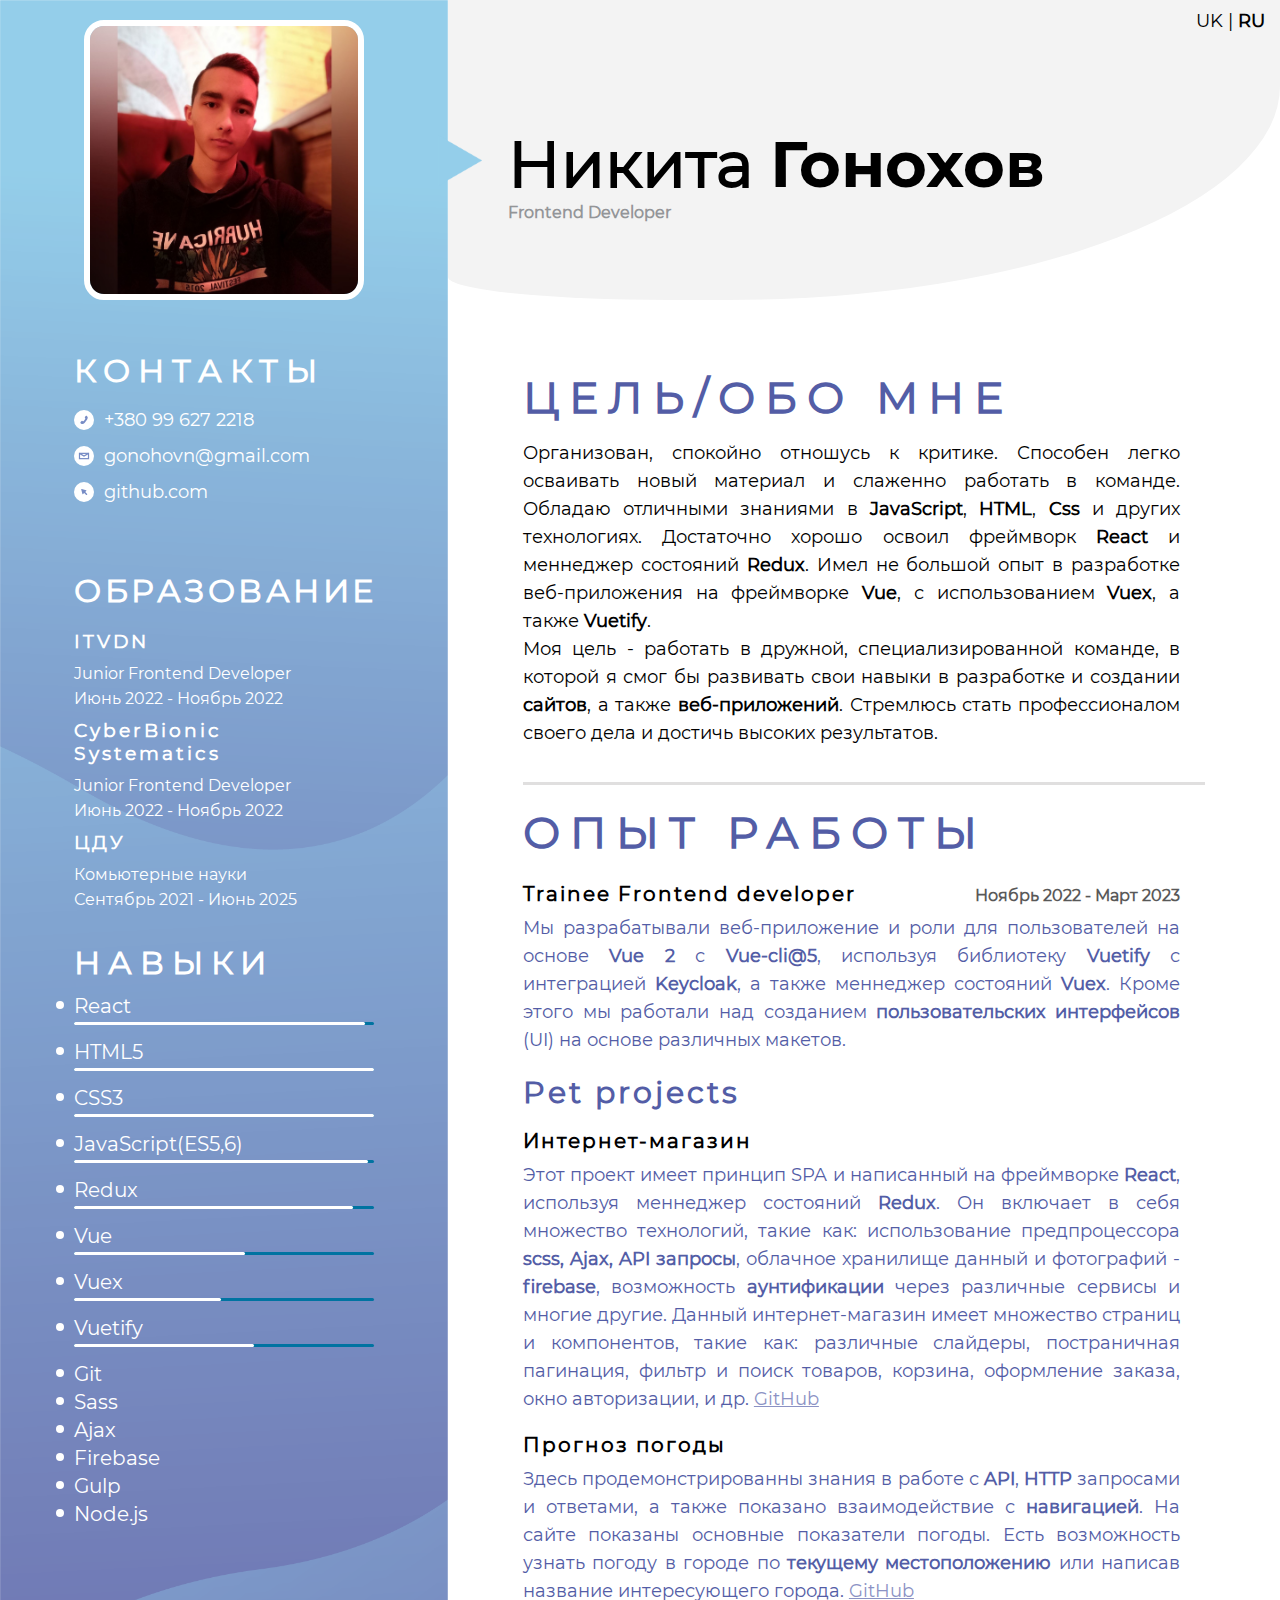
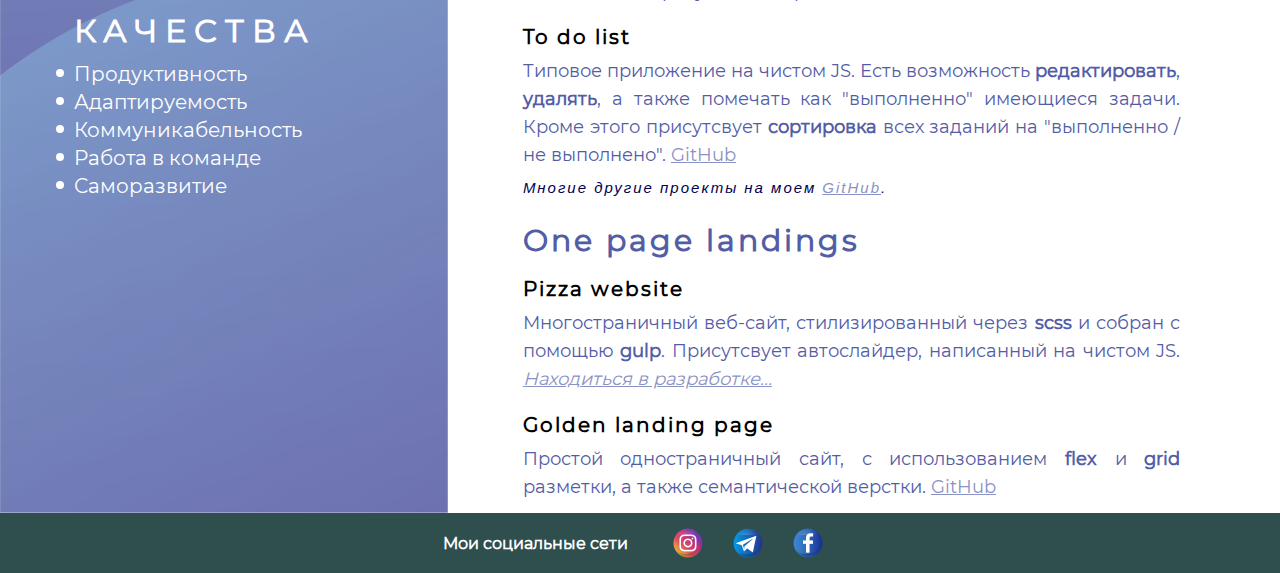
==== languages/indexRU.html @ 36c350e1 "refactoring" ====
<!DOCTYPE html>
<html lang="en">

<head>
    <meta charset="UTF-8">
    <meta http-equiv="X-UA-Compatible" content="IE=edge">
    <meta name="viewport" content="width=device-width, initial-scale=1.0">
    <title>My resume</title>
    <link rel="shortcut icon" href="../images/cv.png">
    <link rel="stylesheet" href="../styles/main.css">
    <link rel="stylesheet" href="../styles/adaptability.css">
</head>

<body>
    <main>
        <div class="left-side">
            <div class="wrapper">
                <img class="avatar" src="../images/avatar.png" alt="avatar">
                <div class="contacts box-info">
                    <h1 class="title">Контакты</h1>
                    <a href="tel:+380-99-627-2218" class="contacts-item">
                        <img src="../images/telephone.svg" alt="image">
                        <span>+380 99 627 2218</span>
                    </a>
                    <a href="mailto:gonohovn@gmail.com" class="contacts-item">
                        <img src="../images/mail.svg" alt="image">
                        <span>gonohovn@gmail.com</span>
                    </a>
                    <a href="https://github.com/g-nik1ta" class="contacts-item" target="_blank">
                        <img src="../images/site.svg" alt="image">
                        <span>github.com</span>
                    </a>
                </div>

                <div class="education">
                    <h1 class="title">Образование</h1>
                    <div class="education-item">
                        <h3 class="subtitle">ITVDN</h3>
                        <p>Junior Frontend Developer</p>
                        <p>Июнь 2022 - Ноябрь 2022</p>
                    </div>
                    <div class="education-item">
                        <h3 class="subtitle">CyberBionic<br />Systematics</h3>
                        <p>Junior Frontend Developer</p>
                        <p>Июнь 2022 - Ноябрь 2022</p>
                    </div>
                    <div class="education-item">
                        <h3 class="subtitle">ЦДУ</h3>
                        <p>Комьютерные науки</p>
                        <p>Сентябрь 2021 - Июнь 2025</p>
                    </div>
                </div>
            </div>

            <div class="wrapper">
                <div class="hard-skills box-info">
                    <h1 class="title">Навыки</h1>
                    <div class="skills-item">
                        <p> React </p>
                        <progress max="100" value="97"></progress>
                    </div>
                    <div class="skills-item">
                        <p> HTML5 </p>
                        <progress max="100" value="100"></progress>
                    </div>
                    <div class="skills-item">
                        <p> CSS3 </p>
                        <progress max="100" value="100"></progress>
                    </div>
                    <div class="skills-item">
                        <p> JavaScript(ES5,6) </p>
                        <progress max="100" value="98"></progress>
                    </div>
                    <div class="skills-item">
                        <p> Redux </p>
                        <progress max="100" value="93"></progress>
                    </div>
                    <div class="skills-item">
                        <p> Vue </p>
                        <progress max="100" value="57"></progress>
                    </div>
                    <div class="skills-item">
                        <p> Vuex </p>
                        <progress max="100" value="49"></progress>
                    </div>
                    <div class="skills-item">
                        <p> Vuetify </p>
                        <progress max="100" value="60"></progress>
                    </div>
                    <p> Git </p>
                    <p> Sass </p>
                    <p> Ajax </p>
                    <p> Firebase </p>
                    <p> Gulp </p>
                    <p> Node.js </p>
                </div>
                <div class="soft-skills box-info">
                    <h1 class="title">Качества</h1>
                    <p> Продуктивность </p>
                    <p> Адаптируемость </p>
                    <p> Коммуникабельность </p>
                    <p> Работа в команде </p>
                    <p> Саморазвитие </p>
                </div>
            </div>
        </div>

        <div class="right-side">
            <div class="languages-block">
                <a href="../index.html" class="language">UK </a>|
                <a href="indexRU.html" class="language current">RU</a>
            </div>
            <div class="person-info">
                <img src="../images/triangle.png" alt="image">
                <div class="name-block">
                    <h1 class="name">Никита <span>Гонохов</span></h1>
                    <p class="job-title">Frontend Developer</p>
                </div>

            </div>
            <div class="goal wrapper">
                <h1>Цель/обо мне</h1>
                <p>
                    Организован, спокойно отношусь к критике. Способен легко осваивать новый материал и слаженно
                    работать в команде.
                    Обладаю отличными знаниями в <b>JavaScript</b>, <b>HTML</b>, <b>Css</b> и других
                    технологиях. Достаточно хорошо освоил фреймворк <b>React</b> и меннеджер состояний
                    <b>Redux</b>. Имел не большой опыт в разработке веб-приложения на фреймворке <b>Vue</b>,
                    с использованием <b>Vuex</b>, а также <b>Vuetify</b>. <br /> Моя цель - работать в дружной,
                    специализированной команде, в которой я смог бы развивать свои навыки в
                    разработке и создании <b>сайтов</b>, а также <b>веб-приложений</b>. Стремлюсь стать профессионалом
                    своего дела и достичь высоких результатов.
                </p>
            </div>

            <hr>

            <div class="experience wrapper">
                <h1>Опыт работы</h1>

                <div class="experience-company">
                    <div class="company-info">
                        <h3 class="subtitle">Trainee Frontend developer</h3>
                        <span class="date">Ноябрь 2022 - Март 2023</span>
                    </div>
                    <p class="description">
                        Мы разрабатывали веб-приложение и роли для пользователей на основе <b>Vue 2</b> с
                        <b>Vue-cli@5</b>, используя библиотеку <b>Vuetify</b> с интеграцией <b>Keycloak</b>, а также
                        меннеджер состояний <b>Vuex</b>. Кроме этого мы работали над созданием <b>пользовательских
                        интерфейсов</b> (UI) на основе различных макетов.
                    </p>
                </div>

                <h2 class="title">Pet projects</h2>
                <div class="experience-block">
                    <div class="experience-item">
                        <h3 class="subtitle">Интернет-магазин</h3>
                        <p class="description">
                            Этот проект имеет принцип SPA и написанный на фреймворке <b>React</b>, используя меннеджер
                            состояний <b>Redux</b>. Он включает в себя множество технологий, такие как: использование
                            предпроцессора <b>scss, Ajax, API запросы</b>, облачное хранилище данный и фотографий -
                            <b>firebase</b>, возможность <b>аунтификации</b> через различные сервисы и многие другие.
                            Данный интернет-магазин имеет множество страниц и компонентов, такие как: различные
                            слайдеры,
                            постраничная пагинация, фильтр и поиск товаров, корзина, оформление заказа, окно
                            авторизации, и др.
                            <a href="https://github.com/g-nik1ta/react-web-shop" target="_blank">GitHub</a>
                        </p>
                    </div>
                    <div class="experience-item">
                        <h3 class="subtitle">Прогноз погоды</h3>
                        <p class="description">
                            Здесь продемонстрированны знания в работе с <b>API</b>, <b>HTTP</b> запросами и ответами, а
                            также показано взаимодействие с <b>навигацией</b>. На сайте показаны основные показатели
                            погоды. Есть
                            возможность узнать погоду в городе по <b>текущему местоположению</b> или написав название
                            интересующего
                            города.
                            <a href="https://github.com/g-nik1ta/weather-forecast-app" target="_blank">GitHub</a>
                        </p>
                    </div>
                    <!-- <div class="experience-item">
                        <h3 class="subtitle">Калькулятор</h3>
                        <p class="description">
                            Типовое приложение на чистом JavaScript. В нем задействованы знания в работе с <b>local
                                storage</b>, с помощью которого на сайте можно ставить "<b>ночную тему</b>". <a
                                href="https://github.com/g-nik1ta/calculator" target="_blank">GitHub</a>
                        </p>
                    </div> -->
                    <div class="experience-item">
                        <h3 class="subtitle">To do list</h3>
                        <p class="description">
                            Типовое приложение на чистом JS. Есть возможность <b>редактировать</b>, <b>удалять</b>, а
                            также помечать как "выполненно" имеющиеся задачи. Кроме этого присутсвует <b>сортировка</b>
                            всех заданий на "выполненно / не выполнено".
                            <a href="https://github.com/g-nik1ta/to-do-list" target="_blank">GitHub</a>
                        </p>
                    </div>
                    <p class="my-github">Многие другие проекты на моем
                        <a href="https://github.com/g-nik1ta">GitHub</a>.
                    </p>
                </div>
                <h2 class="title">One page landings</h2>
                <div class="experience-block">
                    <div class="experience-item">
                        <h3 class="subtitle">Pizza website</h3>
                        <p class="description">
                            Многостраничный веб-сайт, стилизированный через <b>scss</b> и собран с помощью
                            <b>gulp</b>.
                            Присутсвует автослайдер, написанный на чистом JS. <a
                                href="https://github.com/g-nik1ta/pizza-website" target="_blank"><i>Находиться в
                                    разработке...</i></a>
                        </p>
                    </div>
                    <div class="experience-item">
                        <h3 class="subtitle">Golden landing page</h3>
                        <p class="description">
                            Простой одностраничный сайт, с использованием <b>flex</b> и <b>grid</b> разметки, а также
                            семантической
                            верстки. <a href="https://github.com/g-nik1ta/golden-landing-page"
                                target="_blank">GitHub</a>
                        </p>
                    </div>
                </div>
            </div>
        </div>
    </main>

    <footer>
        <p class="title">Мои социальные сети</p>
        <div class="social-networks">
            <a href="https://instagram.com/n_e_k_1_t__" target="_blank"></a>
            <a href="https://t.me/nekit_tt" target="_blank"></a>
            <a href="https://www.facebook.com/profile.php?id=100023637429068" target="_blank"></a>
        </div>
    </footer>

</body>

</html>
---- styles/main.css ----
@font-face {
    font-family: Monserrat-regular;
    src: url("../fonts/Montserrat-Regular.ttf");
}

@font-face {
    font-family: Monserrat-bold;
    src: url("../fonts/Montserrat-Bold.ttf");
}

* {
    text-decoration: none;
    margin: 0;
    padding: 0;
    box-sizing: border-box;
}

body {
    font-family: Monserrat-regular;
}

::-webkit-scrollbar {
    width: 8px;
    height: 8px;
}
::-webkit-scrollbar-thumb {
    background-position: center;
    background-repeat: no-repeat;
    background-color: #919ec3;
    width: 15px;
}
::-webkit-scrollbar-track {
    background-color: #e5e5e5;
    box-shadow: 0px 0px 3px #ffffff inset;
}

.box-info {
    margin: 20px 0 50px;
}

main .left-side h1 {
    text-transform: uppercase;
    font-size: 32px;
    letter-spacing: 8px;
    line-height: 62px;
}



main {
    width: 100%;
    display: flex;
}

main .left-side {
    color: #fff;
    width: 35%;
    background: url("../images/left-side.png") no-repeat center/100% 100%;
    display: flex;
    flex-direction: column;
    align-items: center;
}

main .left-side .wrapper {
    display: flex;
    flex-direction: column;
    width: 300px;
}

main .left-side .avatar {
    width: 280px;
    height: 280px;
    margin: 20px 0;
    display: flex;
    border: 6px solid #fff;
    border-radius: 20px;
    align-self: center;
}

main .left-side .contacts .contacts-item {
    padding: 7px 0;
    color: inherit;
    display: flex;
    align-items: center;
    font-size: 18px;
    transition: all .15s ease-in-out;
}

main .left-side .contacts .contacts-item:hover {
    text-shadow: 0 0 10px rgb(121, 121, 121);
}

main .left-side .contacts img {
    width: 30px;
    padding-right: 10px;
}


main .left-side .education .title {
    letter-spacing: 3.5px;
}

main .left-side .education .education-item .subtitle {
    margin: 8px 0;
    letter-spacing: 3px;
}

main .left-side .education .education-item p {
    line-height: 25px;
}


main .left-side .hard-skills .skills-item {
    display: flex;
    flex-direction: column;
    margin-bottom: 15px;
}

main .left-side .hard-skills p,
main .left-side .soft-skills p {
    font-size: 20px;
    margin-bottom: 4px;
    position: relative;
}

main .left-side .hard-skills p::before,
main .left-side .soft-skills p::before {
    content: '';
    position: absolute;
    border-radius: 50%;
    width: 8px;
    height: 8px;
    display: block;
    background-color: #fff;
    left: -18px;
    top: 7px;
}

main .left-side .hard-skills .skills-item progress {
    width: 100%;
    appearance: none;
    height: 3px;
}

progress::-webkit-progress-bar {
    background-color: #0073a1;
    border-radius: 4px;
}

progress::-webkit-progress-value {
    background-color: #ffffff;
    border-radius: 4px;
}



main .right-side {
    width: 65%;
}

main .right-side .languages-block{
    position: absolute;
    display: block;
    top: 0;
    right: 0;
    z-index: 1;
    margin: 10px 15px;
    font-size: 18px;
}

main .right-side .languages-block .language:not(.current){
    cursor: pointer;
    transition: .4s all ease-in;
    color: #000;
}

main .right-side .languages-block .language:not(.current):hover{
    opacity: .5;
}

main .right-side .languages-block .language.current{
    font-weight: bold;
    cursor: default;
    color: #000;
}

main .right-side .wrapper {
    padding: 0 12% 0 9%;
}

main .right-side .person-info {
    position: relative;
    height: 300px;
    margin-bottom: 10px;
    padding-top: 125px;
    background-color: #f3f3f3;
    border-radius: 0px 0px 553px 222px / 0px 0px 214px 23px;
}

main .right-side .person-info img {
    width: 44px;
    position: absolute;
    left: -10px;
    padding-top: 10px;
}

main .right-side .person-info .name-block {
    padding-left: 60px;
}

main .right-side .person-info .name-block .name {
    font-size: 64px;
}

main .right-side .person-info .name-block span {
    font-family: Monserrat-bold;
}

main .right-side .person-info .name-block .job-title {
    font-weight: 600;
    color: #939598;
}


main .right-side .goal {
    padding-top: 60px;
    margin-bottom: 35px;
}

main .right-side .goal h1,
main .right-side .experience h1 {
    font-size: 44px;
    margin-bottom: 15px;
    color: #535da6;
    letter-spacing: 10px;
    text-transform: uppercase;
}

main .right-side .goal p,
main .right-side .experience p {
    text-align: justify;
    line-height: 28px;
    font-size: 18px;
}

main .right-side hr {
    height: 3px;
    width: 82%;
    margin:  0 auto;
    border: none;
    background-color: #e0dfdf;
    margin-bottom: 20px;
}


main .right-side .experience .title {
    font-size: 30px;
    color: #535da6;
    letter-spacing: 3px;
    margin-bottom: 10px;
    margin-top: 20px;
}

main .right-side .experience .experience-company .company-info {
    display: flex;
    justify-content: space-between;
    align-items: baseline;
}

main .right-side .experience .experience-company .company-info .date {
    opacity: .65;
    font-weight: bold;
}

main .right-side .experience .subtitle {
    font-size: 20px;
    font-weight: bold;
    letter-spacing: 2px;
    line-height: 40px;
}

main .right-side .experience .description {
    color: #535da6;
    margin-bottom: 12px;
}
main .right-side .experience .experience-block a {
    color: #8b92c4;
    transition: all .07s ease-in-out;
    text-decoration: underline;
}
main .right-side .experience .experience-block a:hover {
    color: #1d2561;
    font-weight: 600;
}
main .right-side .my-github {
    font-size: 15px !important;
    color: rgb(0, 0, 81);
    font-style: italic;
    letter-spacing: 2px;
    font-family: 'Segoe UI', Tahoma, Geneva, Verdana, sans-serif;
    margin-top: -7px;
}



footer {
    height: 60px;
    background-color: darkslategrey;
    display: flex;
    justify-content: center;
    align-items: center;
} 

footer .title {
    font-weight: bold;
    color: #fff;
}

footer .social-networks{
    display: flex;
    padding-left: 30px;
}

footer .social-networks a {
    width: 32px;
    height: 32px;
    margin: 0 14px;
    background-size: 100%;
    background-position: center;
    background-repeat: no-repeat;
    transition: all .15s ease-in-out;
}

footer .social-networks a:hover {
    transform: scale(1.1);
}

footer .social-networks a:nth-of-type(1) {
    background-image: url('../images/instagram.png');
}

footer .social-networks a:nth-of-type(2) {
    background-image: url('../images/telegram.png');
}

footer .social-networks a:nth-of-type(3) {
    background-image: url('../images/facebook.png');
}
---- styles/adaptability.css ----
@media (min-width: 1536px) {
    main .left-side {
        min-width: 500px !important;
    }

    main .right-side {
        width: auto !important;
    }
}

@media (max-width: 1150px) {
    main .left-side {
        min-width: 320px
    }

    main .left-side .wrapper {
        align-items: center;
    }

    main .left-side .avatar {
        width: 230px;
        height: 230px;
    }

    main .left-side .title {
        font-size: 26px;
    }

    .box-info {
        width: 80%;
    }


    main .right-side .person-info .name-block .name {
        font-size: 50px;
    }

    main .right-side .goal h1,
    main .right-side .experience h1 {
        font-size: 36px;
    }

    main .right-side .experience .title {
        font-size: 26px;
    }
}

@media (max-width: 900px) {
    main .right-side .person-info {
        height: 240px;
        padding-top: 80px;
    }

    main .right-side .person-info .name-block h1 {
        font-size: 44px;
    }

    main .right-side .goal h1,
    main .right-side .experience h1 {
        font-size: 32px;
    }

    main .right-side .experience .experience-block .experience-item .description {
        max-height: 150px;
        overflow: scroll;
        overflow-x: hidden;
        padding-right: 10px;
    }

    main .right-side .experience .experience-block .experience-item .description::-webkit-scrollbar {
        width: 6px;
    }

    main .right-side .experience .experience-block .experience-item .description::-webkit-scrollbar-track {
        background-color: rgba(85, 85, 85, 0.2);
        border-radius: 4px;
        margin: 4px 0;
    }

    main .right-side .experience .experience-block .experience-item .description::-webkit-scrollbar-thumb {
        background-color: rgba(169, 169, 169, 0.4);
        border-radius: 4px;
    }
}

@media (max-width: 800px) {
    main {
        display: block;
    }

    main .left-side {
        width: auto;
        flex-direction: row;
        justify-content: space-around;
        padding: 0 20px;
    }

    main .left-side .avatar {
        width: 200px;
        height: 200px;
        margin: 20px 0 0;
    }

    main .left-side .box-info:first-of-type {
        margin: 0 0 10px;
    }

    main .left-side .education {
        margin-bottom: 10px;
    }


    main .right-side {
        width: 100%;
    }

    main .right-side .languages-block{
        right: auto;
        color: #fff;
    }

    main .right-side .languages-block .language{
        color: #fff !important;
        text-shadow: 0px 0px 4px rgba(0,0,0,0.7);
    }

    main .right-side .person-info .name-block .name {
        font-size: 50px;
    }

    main .right-side .goal {
        padding-top: 15px;
    }

    main .right-side .goal h1,
    main .right-side .experience h1 {
        font-size: 40px;
    }

    main .right-side .goal p,
    main .right-side .experience p {
        line-height: 30px;
    }

    main .right-side .experience .experience-block .experience-item .description {
        max-height: fit-content;
        overflow: initial;
    }
}

@media (max-width: 640px) {
    .box-info {
        width: auto;
    }

    main .left-side .avatar {
        width: 170px;
        height: 170px;
    }

    main .left-side h1 {
        font-size: 20px;
    }

    main .left-side .contacts .contacts-item {
        font-size: 14px;
    }

    main .left-side .education .education-item .subtitle {
        font-size: 16px;
    }

    main .left-side .education .education-item p {
        font-size: 14px;
    }

    main .left-side .hard-skills p,
    main .left-side .soft-skills p {
        font-size: 16px;
    }


    main .right-side .person-info .name-block .name {
        font-size: 44px;
    }

    main .right-side .goal {
        margin-bottom: 20px;
    }

    main .right-side .goal h1,
    main .right-side .experience h1 {
        font-size: 30px;
    }

    main .right-side .goal p,
    main .right-side .experience p {
        line-height: 26px;
        font-size: 16px;
    }

    main .right-side .experience .title {
        font-size: 24px;
    }

    main .right-side .experience .experience-block .experience-item .description {
        max-height: 100px;
        overflow: scroll;
        overflow-x: hidden;
    }
}

@media (max-width: 480px) {
    main .left-side {
        flex-direction: column;
        padding-top: 30px;
    }

    main .left-side .box-info:first-of-type {
        margin: 20px 0 40px;
    }

    main .left-side .avatar {
        width: 230px;
        height: 230px;
    }

    main .left-side .title {
        font-size: 28px;
    }

    main .left-side .contacts .contacts-item,
    main .left-side .education .education-item .subtitle {
        font-size: 18px;
    }

    main .left-side .education .education-item .description {
        font-size: 16px;
    }

    main .left-side .wrapper {
        align-items: initial;
    }

    main .left-side .hard-skills p,
    main .left-side .soft-skills p {
        font-size: 20px;
    }



    main .right-side .goal h1,
    main .right-side .experience h1 {
        font-size: 28px;
    }

    main .right-side .goal p,
    main .right-side .experience p {
        line-height: 24px;
    }
}

@media (max-width: 460px) {
    main .right-side .person-info img {
        padding-top: 32px;
    }

    main .right-side .person-info {
        padding-top: 45px;
    }

    main .right-side .person-info .name-block .name {
        font-size: 48px;
    }

    footer .social-networks .title {
        font-size: 14px;
    }

    footer .social-networks a {
        width: 28px;
        height: 28px;
        margin: 0 8px;
    }
}

@media (max-width: 390px) {
    main .left-side .title {
        font-size: 25px;
    }

    main .left-side .wrapper {
        width: auto;
    }

    main .right-side .person-info {
        height: 220px;
    }

    main .right-side .person-info .name-block .name {
        font-size: 40px;
    }

    main .right-side .person-info img {
        padding-top: 22px;
    }

    main .right-side .wrapper {
        padding: 0 7% 0 6%;
    }

    main .right-side .goal h1,
    main .right-side .experience h1 {
        font-size: 22px;
    }

    main .right-side .goal p,
    main .right-side .experience p {
        font-size: 14px;
    }

    main .right-side hr {
        width: 88%;
    }

    main .right-side .my-github {
        font-size: 13px !important;
    }

    footer {
        height: auto;
        flex-direction: column;
        padding: 10px;
    }

    footer .social-networks .title {
        margin-bottom: 6px;
    }

    footer .social-networks {
        padding: 0;
    }
}

@media (max-width: 320px) {
    main .left-side {
        min-width: fit-content;
        padding: 25px 0 0;
    }

    .box-info {
        width: fit-content;
    }

    main .left-side .wrapper {
        align-items: center;
        width: fit-content;
    }

    main .right-side .person-info .name-block .name {
        font-size: 36px;
    }

    main .right-side .person-info img {
        padding-top: 18px;
    }

    main .right-side .wrapper p {
        max-height: 250px;
        overflow: scroll;
        overflow-x: hidden;
    }

    main .right-side .wrapper p::-webkit-scrollbar {
        width: 6px;
    }
    

    main .right-side .wrapper p::-webkit-scrollbar-track {
        background-color: rgba(85, 85, 85, 0.2);
        border-radius: 4px;
        margin: 4px 0;
    }

    main .right-side .wrapper p::-webkit-scrollbar-thumb {
        background-color: rgba(169, 169, 169, 0.4);
        border-radius: 4px;
    }

    main .right-side .experience .title {
        font-size: 20px;
    }
}
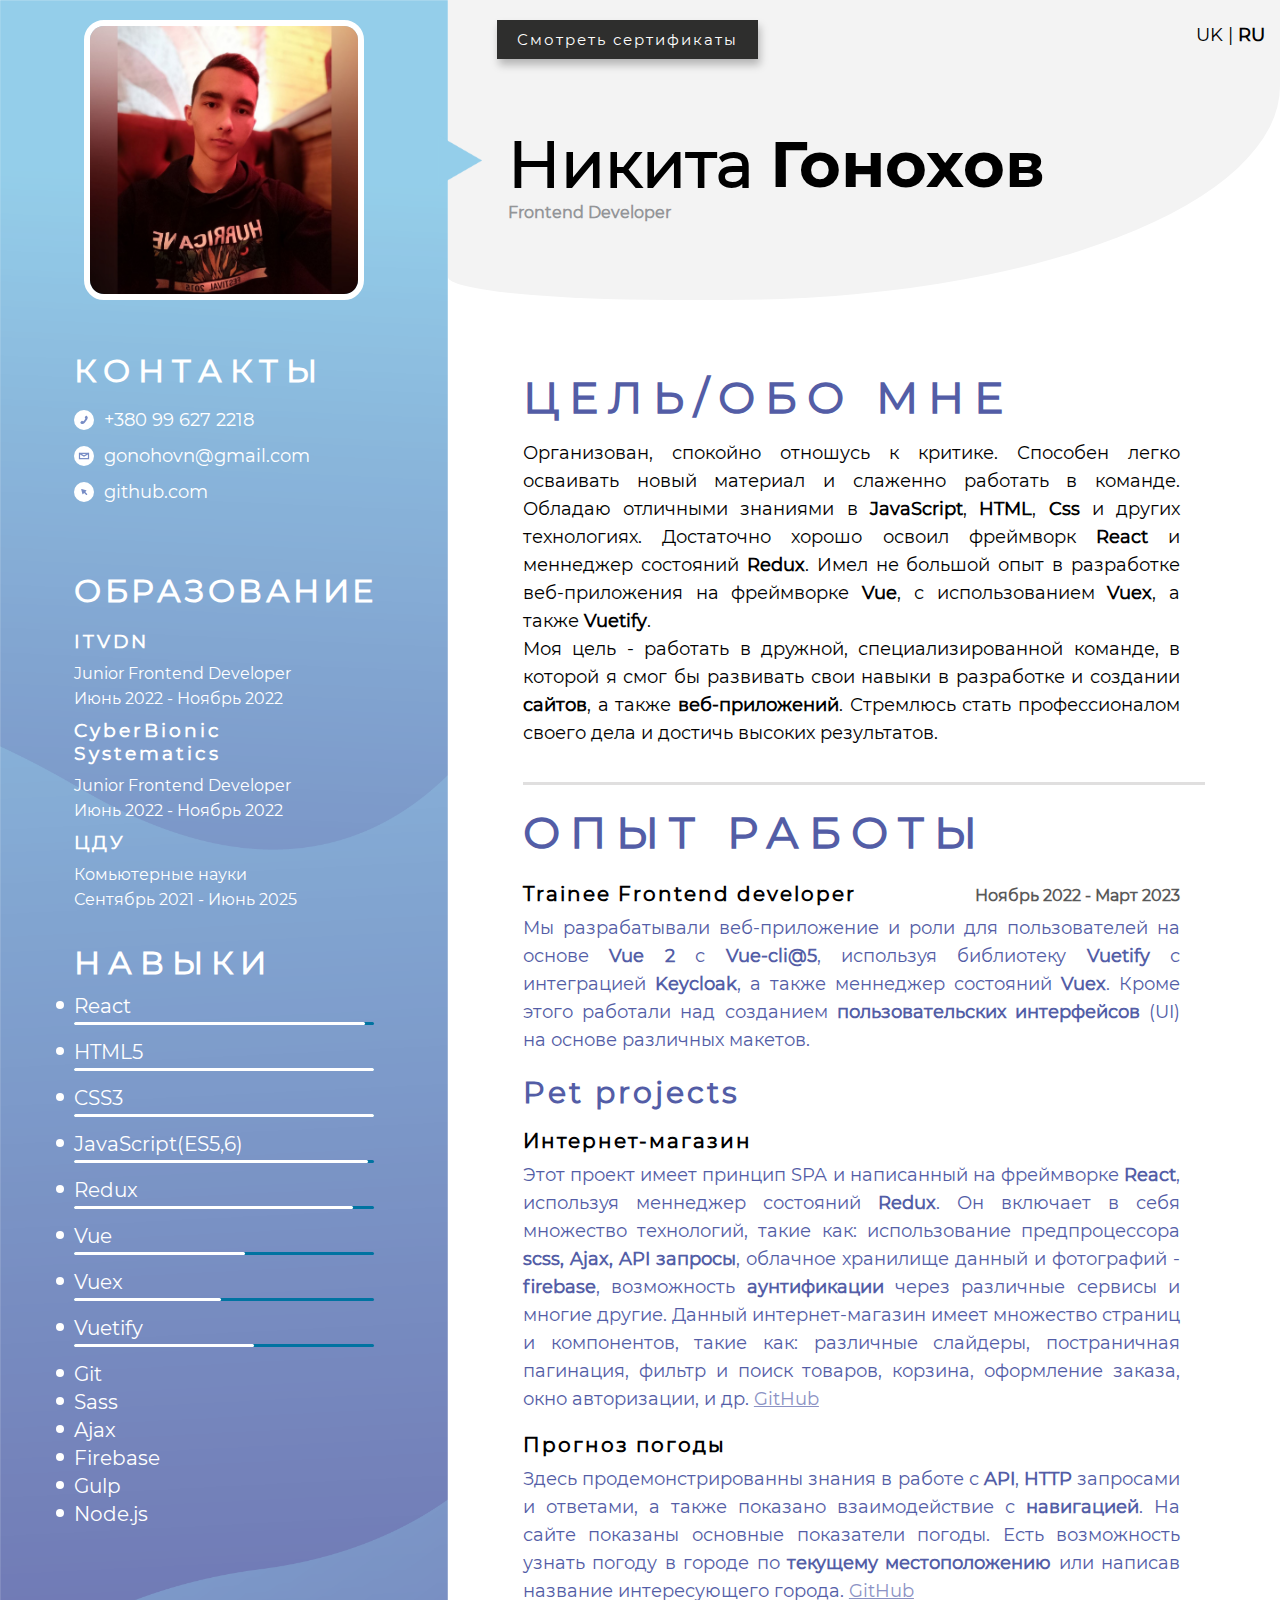
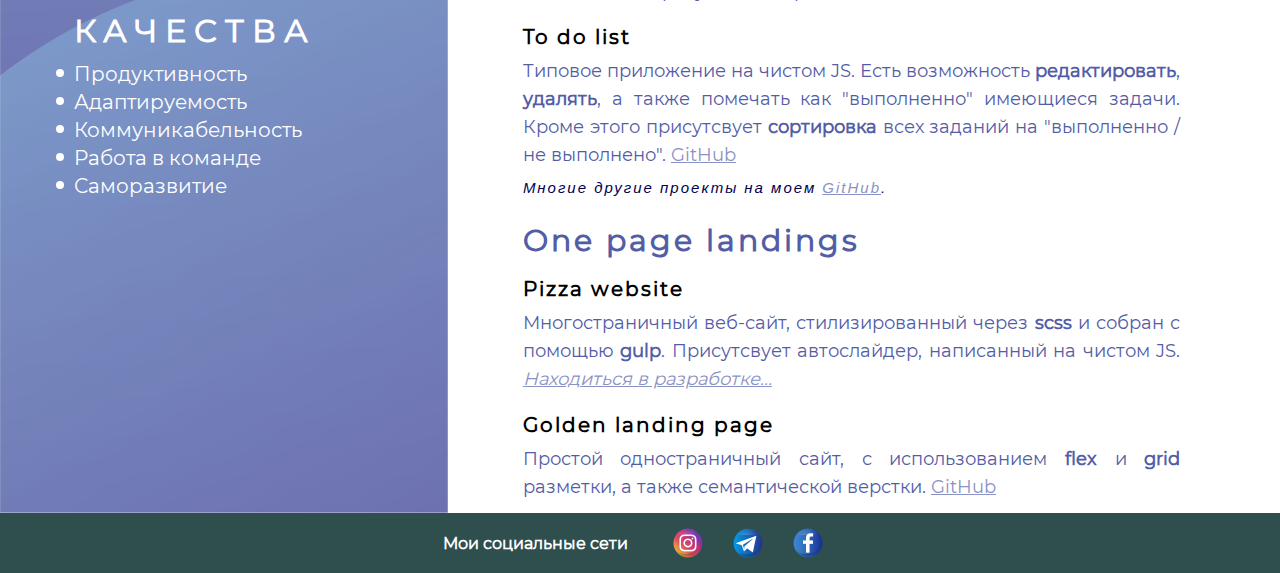
==== commit 9de0d0af: "add certificate btn" ====
--- a/languages/indexRU.html
+++ b/languages/indexRU.html
@@ -1,5 +1,5 @@
 <!DOCTYPE html>
-<html lang="en">
+<html lang="ru">
 
 <head>
     <meta charset="UTF-8">
@@ -13,6 +13,19 @@
 
 <body>
     <main>
+
+        <div class="lang-certificate">
+            <div class="languages-block">
+                <a href="../index.html" class="language">UK </a>|
+                <a href="indexRU.html" class="language current">RU</a>
+            </div>
+            <div class="certificate">
+                <a href="../certificate/index.html" target="_blank" rel="noopener noreferrer" class="btn">
+                    Смотреть сертификаты
+                </a>
+            </div>
+        </div>
+
         <div class="left-side">
             <div class="wrapper">
                 <img class="avatar" src="../images/avatar.png" alt="avatar">
@@ -106,10 +119,6 @@
         </div>
 
         <div class="right-side">
-            <div class="languages-block">
-                <a href="../index.html" class="language">UK </a>|
-                <a href="indexRU.html" class="language current">RU</a>
-            </div>
             <div class="person-info">
                 <img src="../images/triangle.png" alt="image">
                 <div class="name-block">
@@ -146,7 +155,7 @@
                     <p class="description">
                         Мы разрабатывали веб-приложение и роли для пользователей на основе <b>Vue 2</b> с
                         <b>Vue-cli@5</b>, используя библиотеку <b>Vuetify</b> с интеграцией <b>Keycloak</b>, а также
-                        меннеджер состояний <b>Vuex</b>. Кроме этого мы работали над созданием <b>пользовательских
+                        меннеджер состояний <b>Vuex</b>. Кроме этого работали над созданием <b>пользовательских
                         интерфейсов</b> (UI) на основе различных макетов.
                     </p>
                 </div>
--- a/styles/main.css
+++ b/styles/main.css
@@ -158,27 +158,54 @@
     width: 65%;
 }
 
-main .right-side .languages-block{
+main .lang-certificate {
+    display: flex;
+    flex-direction: row-reverse;
+    align-items: center;
+    justify-content: space-between;
+    width: 60%;
     position: absolute;
-    display: block;
     top: 0;
     right: 0;
     z-index: 1;
     margin: 10px 15px;
+}
+
+main .lang-certificate .btn {
+    text-decoration: none;
+    background-color: rgba(42, 42, 41, .98);
+    box-shadow: 2px 6px 8px rgba(0, 0, 0, 0.25);
+    padding: 10px 20px;
+    font-weight: 500;
+    font-size: 15px;
+    color: #fff;
+    letter-spacing: 2px;
+    transition: all .3s ease-in;
+    display: block;
+    margin-top: 10px;
+}
+
+main .lang-certificate .btn:hover {
+    background-color: rgba(42, 42, 41, 1);
+    box-shadow: none;
+}
+
+main .lang-certificate .languages-block{
+    display: block;
     font-size: 18px;
 }
 
-main .right-side .languages-block .language:not(.current){
+main .lang-certificate .languages-block .language:not(.current){
     cursor: pointer;
     transition: .4s all ease-in;
     color: #000;
 }
 
-main .right-side .languages-block .language:not(.current):hover{
+main .lang-certificate .languages-block .language:not(.current):hover{
     opacity: .5;
 }
 
-main .right-side .languages-block .language.current{
+main .lang-certificate .languages-block .language.current{
     font-weight: bold;
     cursor: default;
     color: #000;
--- a/styles/adaptability.css
+++ b/styles/adaptability.css
@@ -49,6 +49,10 @@
     main .right-side .person-info {
         height: 240px;
         padding-top: 80px;
+    }
+
+    main .lang-certificate {
+        width: 55%;
     }
 
     main .right-side .person-info .name-block h1 {
@@ -88,6 +92,37 @@
         display: block;
     }
 
+    main .lang-certificate {
+        width: auto;
+        flex-direction: row;
+    }
+
+    main .lang-certificate .certificate {
+        background-color: rgba(42, 42, 41, .98);
+        box-shadow: 2px 6px 8px rgba(0, 0, 0, 0.25);
+        padding: 6px;
+        margin-left: 10px;
+        border-radius: 6px;
+    }
+
+    main .lang-certificate .certificate:hover {
+        background-color: rgba(42, 42, 41, 1);
+        box-shadow: none;
+    }
+
+    main .lang-certificate .certificate .btn {
+        margin: 0;
+        font-size: 0;
+        background-image: url("../images/certificate.svg");
+        height: 30px;
+        width: 48px;
+        background-position: center;
+        background-repeat: no-repeat;
+        background-size: contain;
+        box-shadow: none;
+        background-color: transparent;
+    }
+
     main .left-side {
         width: auto;
         flex-direction: row;
@@ -114,14 +149,14 @@
         width: 100%;
     }
 
-    main .right-side .languages-block{
+    main .lang-certificate {
         right: auto;
         color: #fff;
     }
 
-    main .right-side .languages-block .language{
+    main .lang-certificate .languages-block .language {
         color: #fff !important;
-        text-shadow: 0px 0px 4px rgba(0,0,0,0.7);
+        text-shadow: 0px 0px 4px rgba(0, 0, 0, 0.7);
     }
 
     main .right-side .person-info .name-block .name {
@@ -213,7 +248,11 @@
 @media (max-width: 480px) {
     main .left-side {
         flex-direction: column;
-        padding-top: 30px;
+        padding-top: 35px;
+    }
+
+    main .lang-certificate {
+        width: 93%;
     }
 
     main .left-side .box-info:first-of-type {
@@ -345,7 +384,7 @@
 @media (max-width: 320px) {
     main .left-side {
         min-width: fit-content;
-        padding: 25px 0 0;
+        padding: 35px 0 0;
     }
 
     .box-info {
@@ -374,7 +413,7 @@
     main .right-side .wrapper p::-webkit-scrollbar {
         width: 6px;
     }
-    
+
 
     main .right-side .wrapper p::-webkit-scrollbar-track {
         background-color: rgba(85, 85, 85, 0.2);
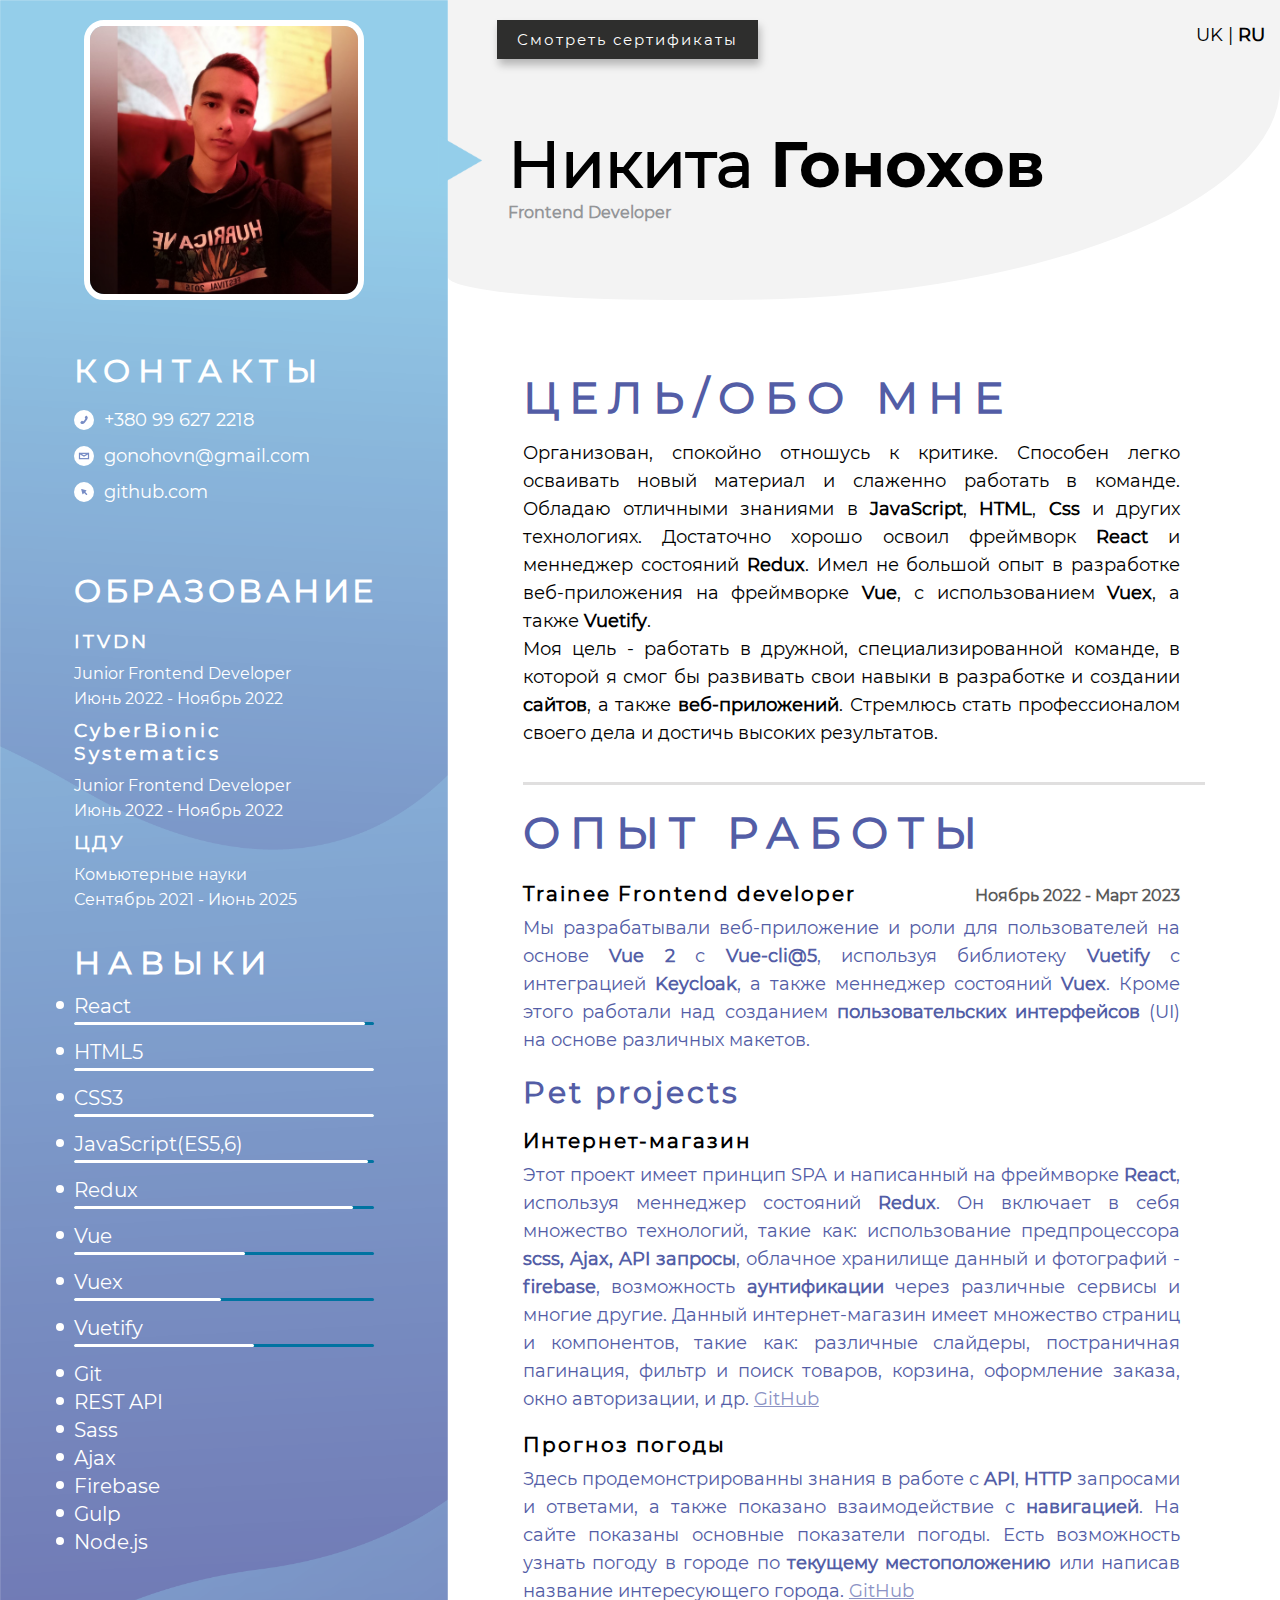
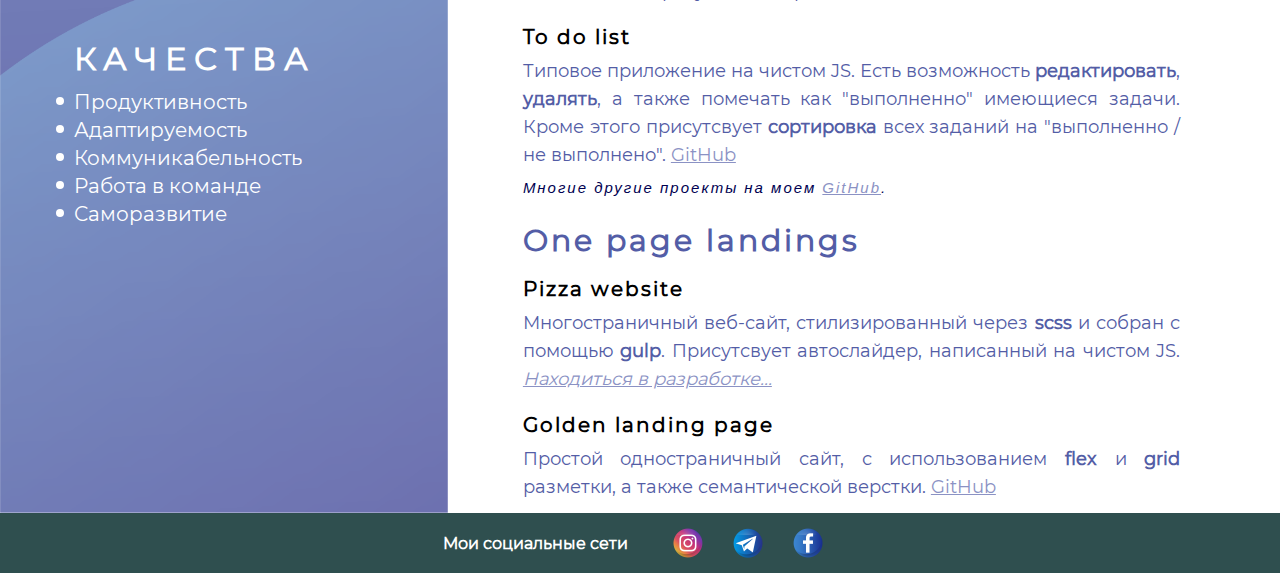
==== commit 227f306f: "edit info" ====
--- a/languages/indexRU.html
+++ b/languages/indexRU.html
@@ -101,6 +101,7 @@
                         <progress max="100" value="60"></progress>
                     </div>
                     <p> Git </p>
+                    <p> REST API </p>
                     <p> Sass </p>
                     <p> Ajax </p>
                     <p> Firebase </p>
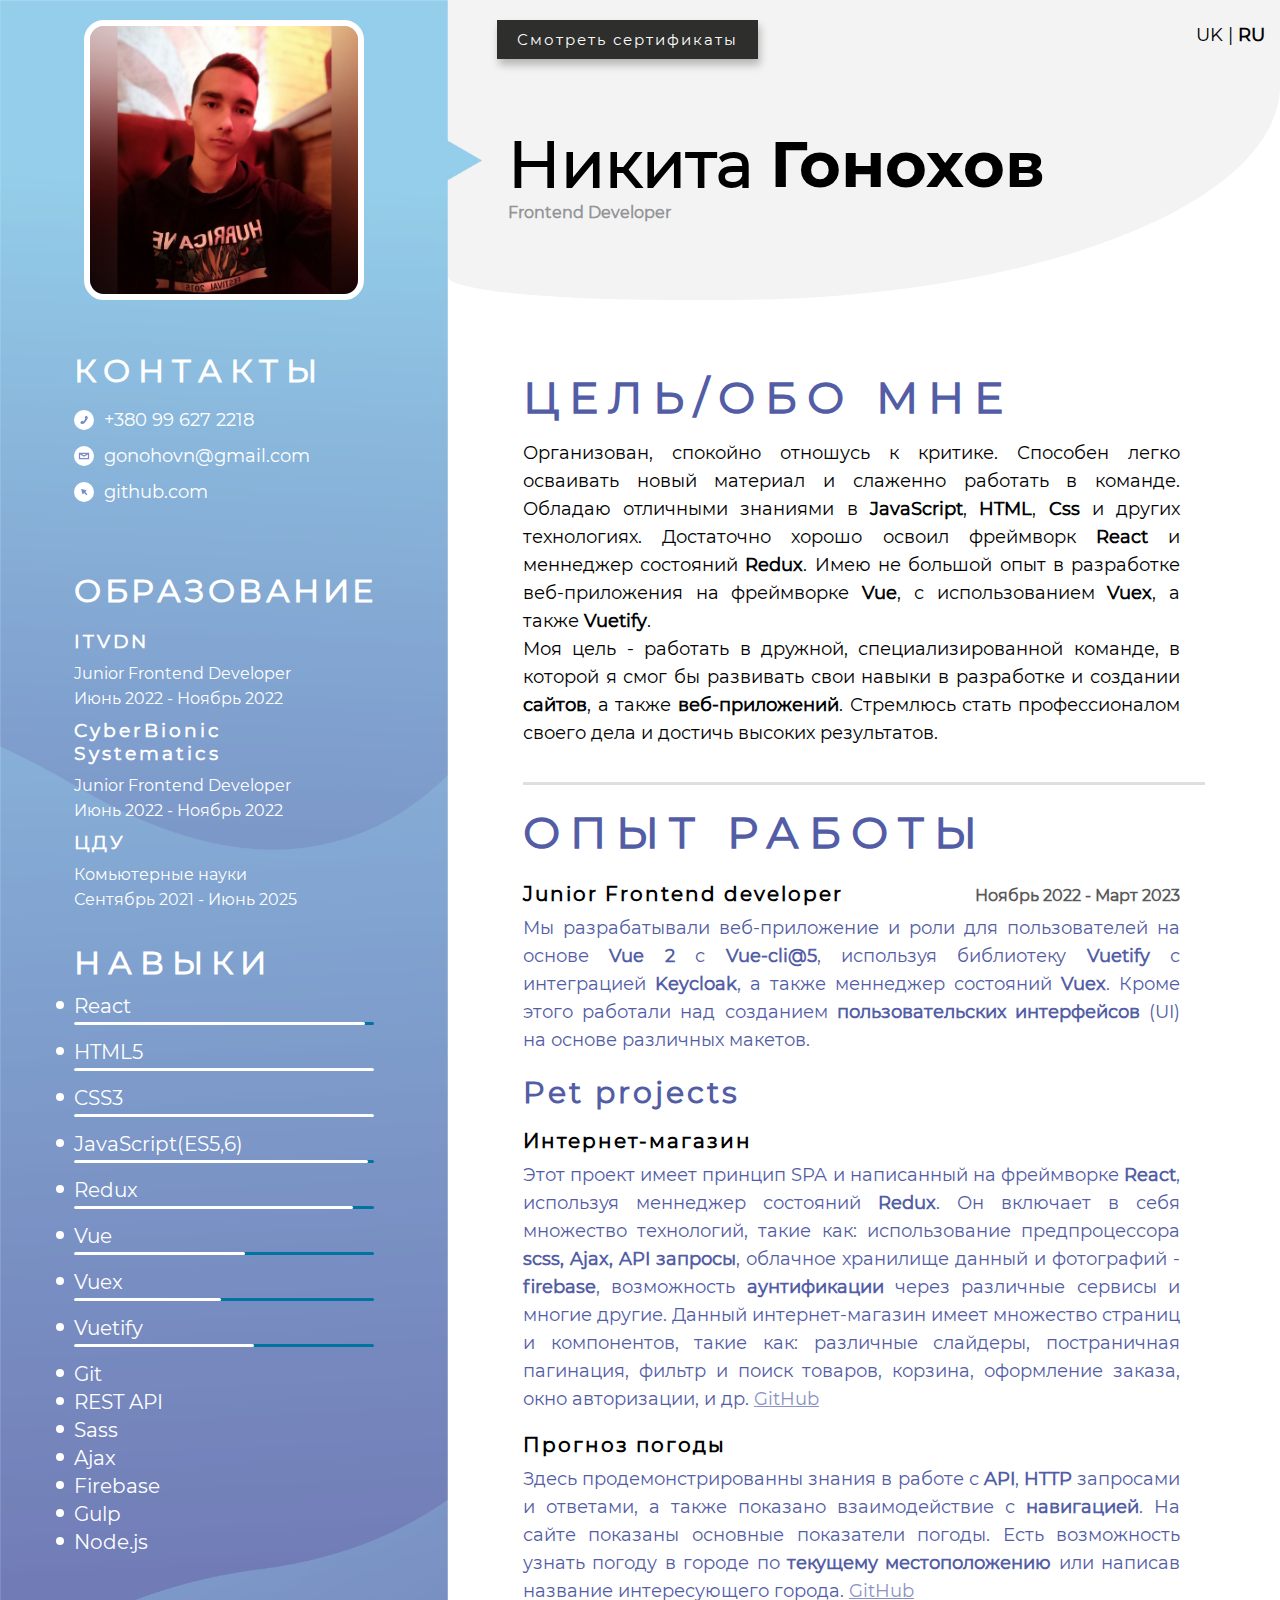
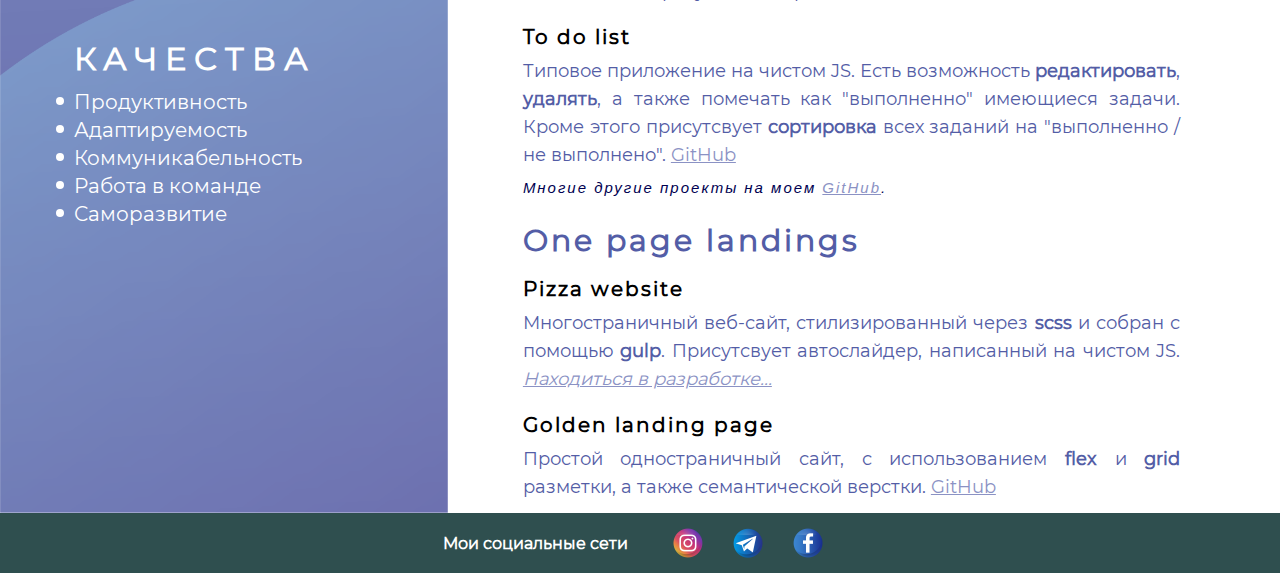
==== commit d2a4aa75: "edit text" ====
--- a/languages/indexRU.html
+++ b/languages/indexRU.html
@@ -135,7 +135,7 @@
                     работать в команде.
                     Обладаю отличными знаниями в <b>JavaScript</b>, <b>HTML</b>, <b>Css</b> и других
                     технологиях. Достаточно хорошо освоил фреймворк <b>React</b> и меннеджер состояний
-                    <b>Redux</b>. Имел не большой опыт в разработке веб-приложения на фреймворке <b>Vue</b>,
+                    <b>Redux</b>. Имею не большой опыт в разработке веб-приложения на фреймворке <b>Vue</b>,
                     с использованием <b>Vuex</b>, а также <b>Vuetify</b>. <br /> Моя цель - работать в дружной,
                     специализированной команде, в которой я смог бы развивать свои навыки в
                     разработке и создании <b>сайтов</b>, а также <b>веб-приложений</b>. Стремлюсь стать профессионалом
@@ -150,7 +150,7 @@
 
                 <div class="experience-company">
                     <div class="company-info">
-                        <h3 class="subtitle">Trainee Frontend developer</h3>
+                        <h3 class="subtitle">Junior Frontend developer</h3>
                         <span class="date">Ноябрь 2022 - Март 2023</span>
                     </div>
                     <p class="description">
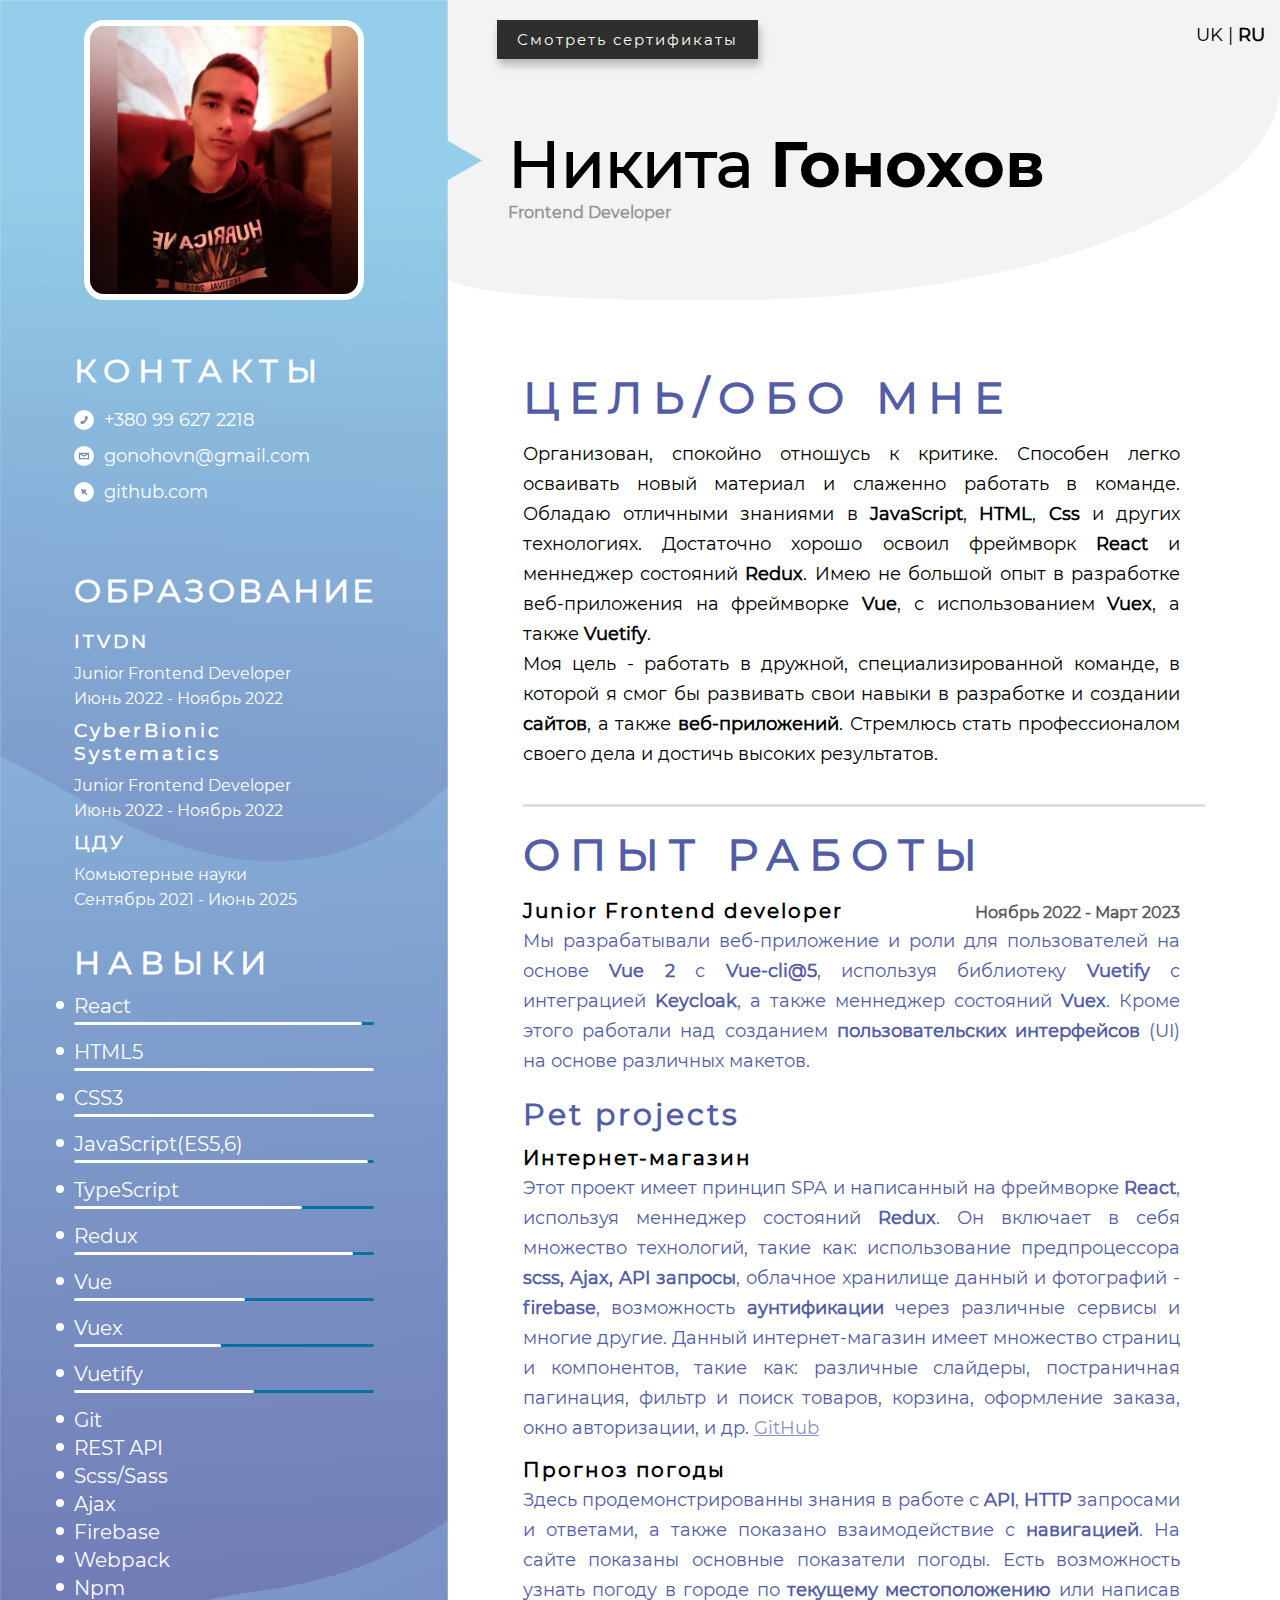
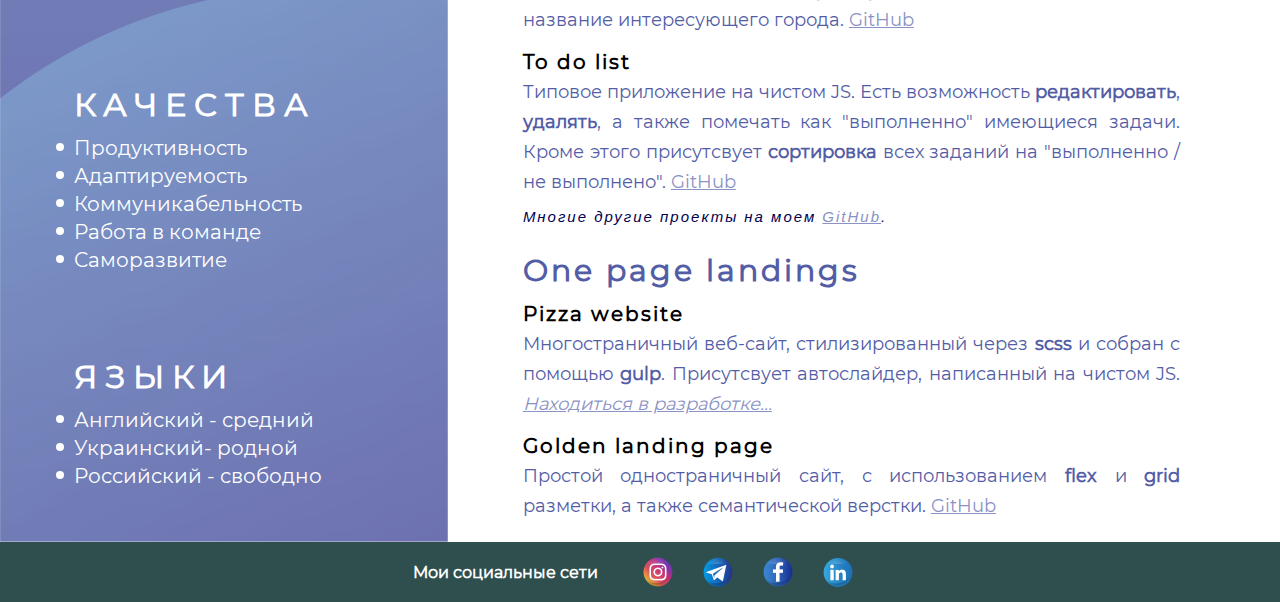
==== commit 02e1e8ad: "refactoring code" ====
--- a/languages/indexRU.html
+++ b/languages/indexRU.html
@@ -13,7 +13,6 @@
 
 <body>
     <main>
-
         <div class="lang-certificate">
             <div class="languages-block">
                 <a href="../index.html" class="language">UK </a>|
@@ -29,7 +28,7 @@
         <div class="left-side">
             <div class="wrapper">
                 <img class="avatar" src="../images/avatar.png" alt="avatar">
-                <div class="contacts box-info">
+                <div class="contacts">
                     <h1 class="title">Контакты</h1>
                     <a href="tel:+380-99-627-2218" class="contacts-item">
                         <img src="../images/telephone.svg" alt="image">
@@ -70,7 +69,7 @@
                     <h1 class="title">Навыки</h1>
                     <div class="skills-item">
                         <p> React </p>
-                        <progress max="100" value="97"></progress>
+                        <progress max="100" value="96"></progress>
                     </div>
                     <div class="skills-item">
                         <p> HTML5 </p>
@@ -85,6 +84,10 @@
                         <progress max="100" value="98"></progress>
                     </div>
                     <div class="skills-item">
+                        <p> TypeScript </p>
+                        <progress max="100" value="76"></progress>
+                    </div>
+                    <div class="skills-item">
                         <p> Redux </p>
                         <progress max="100" value="93"></progress>
                     </div>
@@ -102,11 +105,11 @@
                     </div>
                     <p> Git </p>
                     <p> REST API </p>
-                    <p> Sass </p>
+                    <p> Scss/Sass </p>
                     <p> Ajax </p>
                     <p> Firebase </p>
-                    <p> Gulp </p>
-                    <p> Node.js </p>
+                    <p> Webpack </p>
+                    <p> Npm </p>
                 </div>
                 <div class="soft-skills box-info">
                     <h1 class="title">Качества</h1>
@@ -117,6 +120,15 @@
                     <p> Саморазвитие </p>
                 </div>
             </div>
+            <div class="wrapper">
+                <div class="my-languages box-info">
+                    <h1 class="title">Языки</h1>
+                    <p> Английский - средний </p>
+                    <p> Украинский- родной </p>
+                    <p> Российский - свободно </p>
+                </div>
+            </div>
+            <div class="wrapper"></div>
         </div>
 
         <div class="right-side">
@@ -157,7 +169,7 @@
                         Мы разрабатывали веб-приложение и роли для пользователей на основе <b>Vue 2</b> с
                         <b>Vue-cli@5</b>, используя библиотеку <b>Vuetify</b> с интеграцией <b>Keycloak</b>, а также
                         меннеджер состояний <b>Vuex</b>. Кроме этого работали над созданием <b>пользовательских
-                        интерфейсов</b> (UI) на основе различных макетов.
+                            интерфейсов</b> (UI) на основе различных макетов.
                     </p>
                 </div>
 
@@ -239,9 +251,12 @@
     <footer>
         <p class="title">Мои социальные сети</p>
         <div class="social-networks">
-            <a href="https://instagram.com/n_e_k_1_t__" target="_blank"></a>
-            <a href="https://t.me/nekit_tt" target="_blank"></a>
-            <a href="https://www.facebook.com/profile.php?id=100023637429068" target="_blank"></a>
+            <a class="instagram" href="https://instagram.com/n_e_k_1_t__" target="_blank"></a>
+            <a class="telergam" href="https://t.me/nekit_tt" target="_blank"></a>
+            <a class="facebook" href="https://www.facebook.com/profile.php?id=100023637429068" target="_blank"></a>
+            <a class="linkedin"
+                href="https://www.linkedin.com/in/%D0%BD%D1%96%D0%BA%D1%96%D1%82%D0%B0-%D0%B3%D0%BE%D0%BD%D0%BE%D1%85%D0%BE%D0%B2-64a193273/"
+                target="_blank"></a>
         </div>
     </footer>
 
--- a/styles/main.css
+++ b/styles/main.css
@@ -77,6 +77,10 @@
     align-self: center;
 }
 
+main .left-side .contacts {
+    margin: 20px 0 50px;
+}
+
 main .left-side .contacts .contacts-item {
     padding: 7px 0;
     color: inherit;
@@ -116,15 +120,13 @@
     margin-bottom: 15px;
 }
 
-main .left-side .hard-skills p,
-main .left-side .soft-skills p {
+main .left-side .box-info p {
     font-size: 20px;
     margin-bottom: 4px;
     position: relative;
 }
 
-main .left-side .hard-skills p::before,
-main .left-side .soft-skills p::before {
+main .left-side .box-info p::before {
     content: '';
     position: absolute;
     border-radius: 50%;
@@ -190,6 +192,10 @@
     box-shadow: none;
 }
 
+main .lang-certificate .certificate{
+    cursor: pointer;
+}
+
 main .lang-certificate .languages-block{
     display: block;
     font-size: 18px;
@@ -266,7 +272,7 @@
 main .right-side .goal p,
 main .right-side .experience p {
     text-align: justify;
-    line-height: 28px;
+    line-height: 30px;
     font-size: 18px;
 }
 
@@ -303,7 +309,7 @@
     font-size: 20px;
     font-weight: bold;
     letter-spacing: 2px;
-    line-height: 40px;
+    line-height: 30px;
 }
 
 main .right-side .experience .description {
@@ -362,14 +368,18 @@
     transform: scale(1.1);
 }
 
-footer .social-networks a:nth-of-type(1) {
+footer .social-networks .instagram {
     background-image: url('../images/instagram.png');
 }
 
-footer .social-networks a:nth-of-type(2) {
+footer .social-networks .telergam {
     background-image: url('../images/telegram.png');
 }
 
-footer .social-networks a:nth-of-type(3) {
+footer .social-networks .facebook {
     background-image: url('../images/facebook.png');
+}
+
+footer .social-networks .linkedin {
+    background-image: url('../images/linkedin.png');
 }--- a/styles/adaptability.css
+++ b/styles/adaptability.css
@@ -1,6 +1,10 @@
 @media (min-width: 1536px) {
     main .left-side {
         min-width: 500px !important;
+    }
+
+    main .lang-certificate {
+        width: calc(100% - 580px);
     }
 
     main .right-side {
@@ -10,21 +14,13 @@
 
 @media (max-width: 1150px) {
     main .left-side {
-        min-width: 320px
+        min-width: 320px;
+        flex-wrap: wrap;
     }
 
     main .left-side .wrapper {
         align-items: center;
-    }
-
-    main .left-side .avatar {
-        width: 230px;
-        height: 230px;
-    }
-
-    main .left-side .title {
-        font-size: 26px;
-    }
+    }  
 
     .box-info {
         width: 80%;
@@ -38,31 +34,18 @@
     main .right-side .goal h1,
     main .right-side .experience h1 {
         font-size: 36px;
-    }
-
-    main .right-side .experience .title {
-        font-size: 26px;
-    }
+    } 
 }
 
 @media (max-width: 900px) {
     main .right-side .person-info {
         height: 240px;
         padding-top: 80px;
-    }
-
-    main .lang-certificate {
-        width: 55%;
-    }
-
-    main .right-side .person-info .name-block h1 {
-        font-size: 44px;
-    }
-
-    main .right-side .goal h1,
-    main .right-side .experience h1 {
-        font-size: 32px;
-    }
+    }  
+
+    main .lang-certificate {
+        width: calc(100% - 380px);
+    }  
 
     main .right-side .experience .experience-block .experience-item .description {
         max-height: 150px;
@@ -131,13 +114,17 @@
     }
 
     main .left-side .avatar {
-        width: 200px;
-        height: 200px;
+        width: 220px;
+        height: 220px;
         margin: 20px 0 0;
     }
 
-    main .left-side .box-info:first-of-type {
-        margin: 0 0 10px;
+    main .left-side .box-info {
+        margin: 10px 0;
+    }
+
+    main .left-side .wrapper .my-languages {
+        margin-bottom: 30px;
     }
 
     main .left-side .education {
@@ -157,25 +144,7 @@
     main .lang-certificate .languages-block .language {
         color: #fff !important;
         text-shadow: 0px 0px 4px rgba(0, 0, 0, 0.7);
-    }
-
-    main .right-side .person-info .name-block .name {
-        font-size: 50px;
-    }
-
-    main .right-side .goal {
-        padding-top: 15px;
-    }
-
-    main .right-side .goal h1,
-    main .right-side .experience h1 {
-        font-size: 40px;
-    }
-
-    main .right-side .goal p,
-    main .right-side .experience p {
-        line-height: 30px;
-    }
+    }    
 
     main .right-side .experience .experience-block .experience-item .description {
         max-height: fit-content;
@@ -188,30 +157,12 @@
         width: auto;
     }
 
-    main .left-side .avatar {
-        width: 170px;
-        height: 170px;
-    }
-
-    main .left-side h1 {
-        font-size: 20px;
-    }
-
-    main .left-side .contacts .contacts-item {
-        font-size: 14px;
-    }
-
-    main .left-side .education .education-item .subtitle {
-        font-size: 16px;
-    }
-
-    main .left-side .education .education-item p {
-        font-size: 14px;
-    }
-
-    main .left-side .hard-skills p,
-    main .left-side .soft-skills p {
-        font-size: 16px;
+    main .lang-certificate {
+        width: 93%;
+    }  
+
+    main .left-side .wrapper {
+        align-items: initial;
     }
 
 
@@ -249,40 +200,13 @@
     main .left-side {
         flex-direction: column;
         padding-top: 35px;
-    }
-
-    main .lang-certificate {
-        width: 93%;
-    }
-
-    main .left-side .box-info:first-of-type {
-        margin: 20px 0 40px;
-    }
-
-    main .left-side .avatar {
-        width: 230px;
-        height: 230px;
-    }
+    } 
 
     main .left-side .title {
         font-size: 28px;
-    }
-
-    main .left-side .contacts .contacts-item,
-    main .left-side .education .education-item .subtitle {
-        font-size: 18px;
-    }
-
-    main .left-side .education .education-item .description {
-        font-size: 16px;
-    }
-
-    main .left-side .wrapper {
-        align-items: initial;
-    }
-
-    main .left-side .hard-skills p,
-    main .left-side .soft-skills p {
+    }  
+
+    main .left-side .box-info p {
         font-size: 20px;
     }
 
@@ -299,18 +223,10 @@
     }
 }
 
-@media (max-width: 460px) {
-    main .right-side .person-info img {
-        padding-top: 32px;
-    }
-
+@media (max-width: 460px) { 
     main .right-side .person-info {
         padding-top: 45px;
-    }
-
-    main .right-side .person-info .name-block .name {
-        font-size: 48px;
-    }
+    } 
 
     footer .social-networks .title {
         font-size: 14px;
@@ -321,37 +237,24 @@
         height: 28px;
         margin: 0 8px;
     }
-}
-
-@media (max-width: 390px) {
-    main .left-side .title {
-        font-size: 25px;
-    }
-
+
+    main .right-side .person-info {
+        height: 220px;
+    }
+}
+
+@media (max-width: 390px) { 
     main .left-side .wrapper {
         width: auto;
     }
 
-    main .right-side .person-info {
-        height: 220px;
-    }
-
     main .right-side .person-info .name-block .name {
         font-size: 40px;
-    }
-
-    main .right-side .person-info img {
-        padding-top: 22px;
-    }
+    } 
 
     main .right-side .wrapper {
         padding: 0 7% 0 6%;
-    }
-
-    main .right-side .goal h1,
-    main .right-side .experience h1 {
-        font-size: 22px;
-    }
+    } 
 
     main .right-side .goal p,
     main .right-side .experience p {
@@ -385,24 +288,11 @@
     main .left-side {
         min-width: fit-content;
         padding: 35px 0 0;
-    }
-
-    .box-info {
-        width: fit-content;
-    }
+    } 
 
     main .left-side .wrapper {
         align-items: center;
-        width: fit-content;
-    }
-
-    main .right-side .person-info .name-block .name {
-        font-size: 36px;
-    }
-
-    main .right-side .person-info img {
-        padding-top: 18px;
-    }
+    }  
 
     main .right-side .wrapper p {
         max-height: 250px;
@@ -425,8 +315,4 @@
         background-color: rgba(169, 169, 169, 0.4);
         border-radius: 4px;
     }
-
-    main .right-side .experience .title {
-        font-size: 20px;
-    }
 }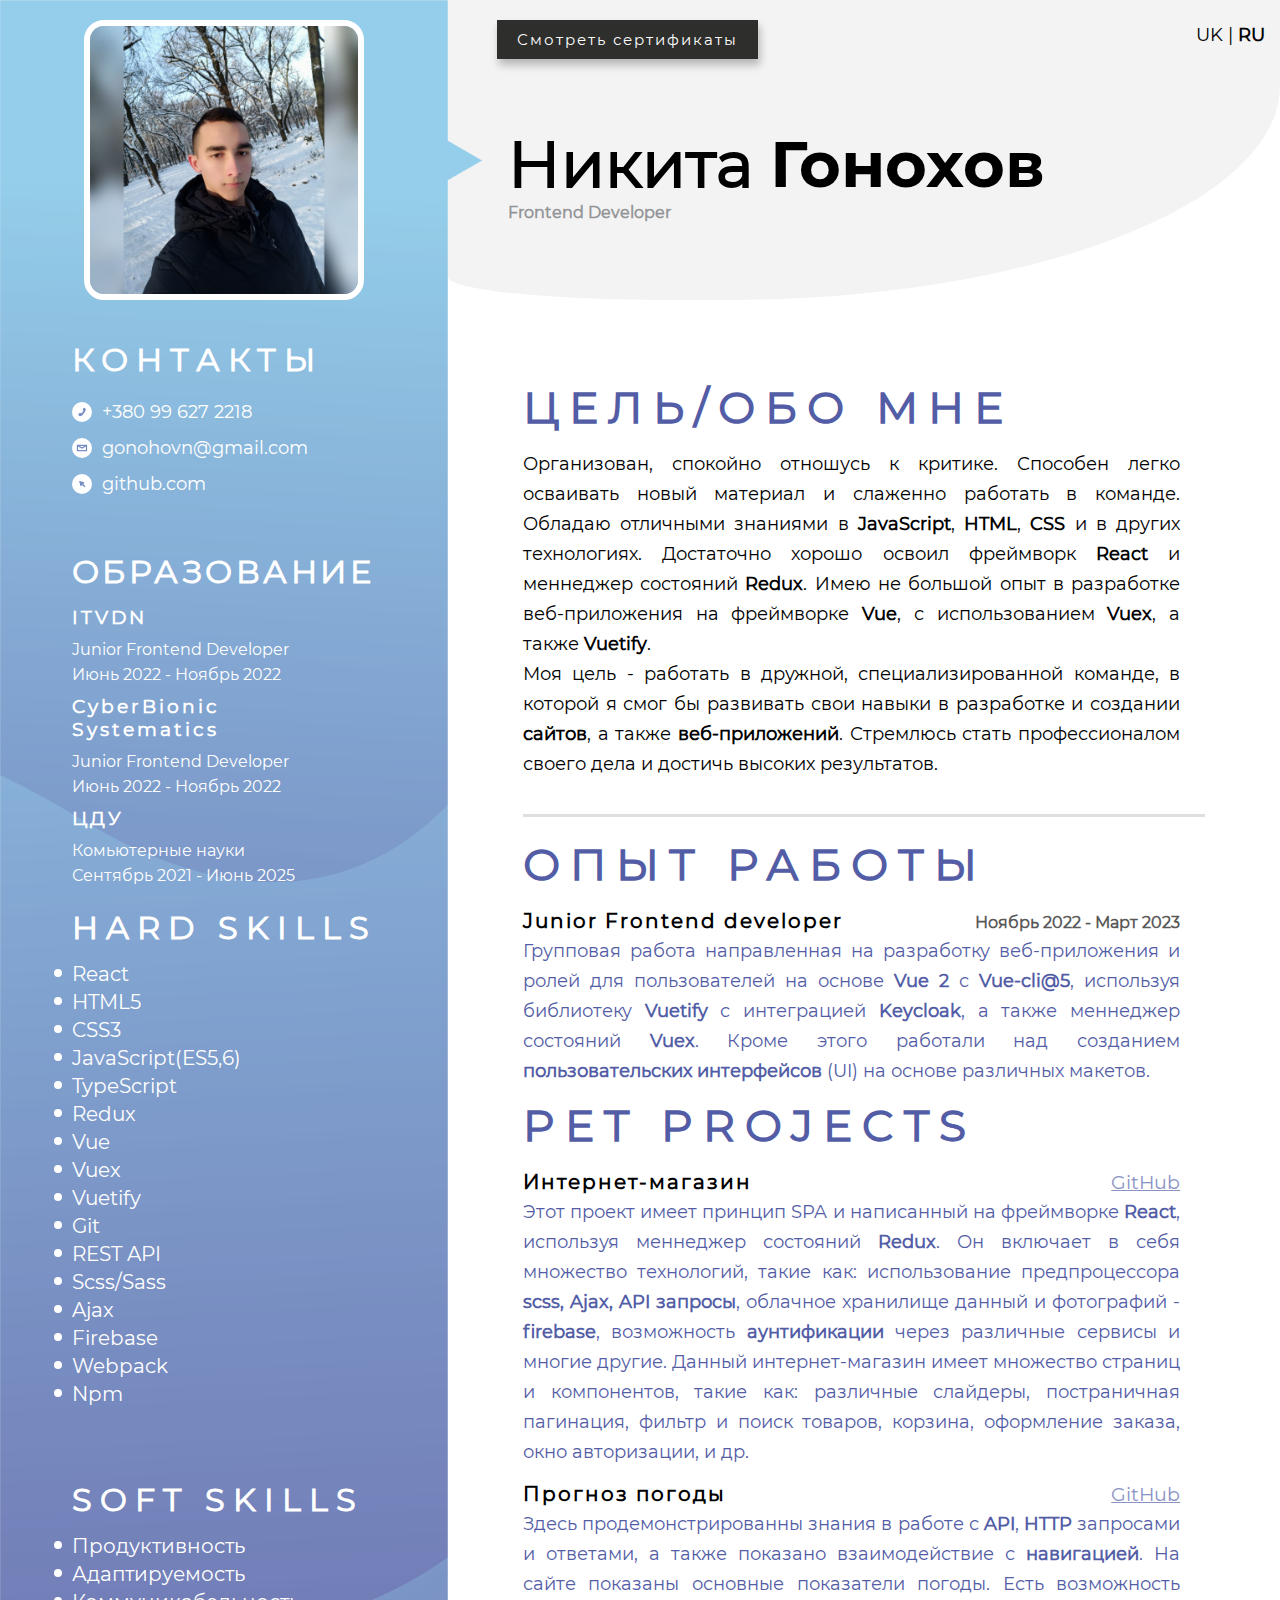
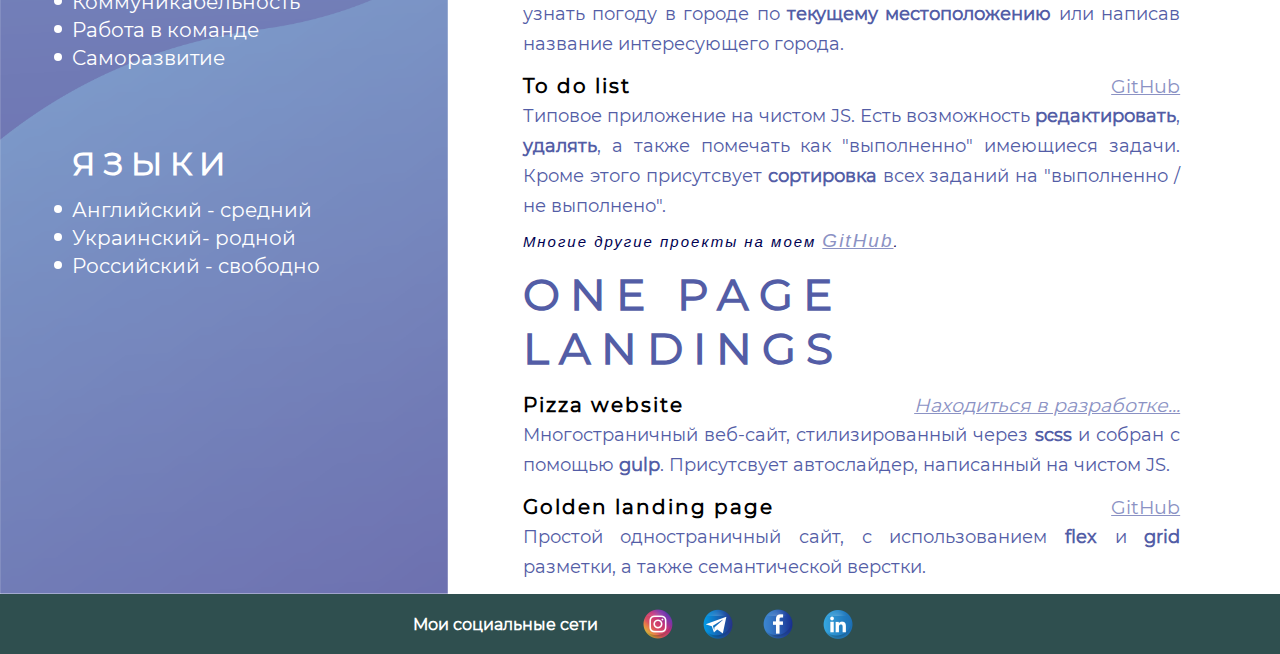
==== commit 2f91a3e2: "refactoring" ====
--- a/languages/indexRU.html
+++ b/languages/indexRU.html
@@ -27,7 +27,7 @@
 
         <div class="left-side">
             <div class="wrapper">
-                <img class="avatar" src="../images/avatar.png" alt="avatar">
+                <img class="avatar" src="../images/avatar.jpg" alt="avatar">
                 <div class="contacts">
                     <h1 class="title">Контакты</h1>
                     <a href="tel:+380-99-627-2218" class="contacts-item">
@@ -66,43 +66,16 @@
 
             <div class="wrapper">
                 <div class="hard-skills box-info">
-                    <h1 class="title">Навыки</h1>
-                    <div class="skills-item">
-                        <p> React </p>
-                        <progress max="100" value="96"></progress>
-                    </div>
-                    <div class="skills-item">
-                        <p> HTML5 </p>
-                        <progress max="100" value="100"></progress>
-                    </div>
-                    <div class="skills-item">
-                        <p> CSS3 </p>
-                        <progress max="100" value="100"></progress>
-                    </div>
-                    <div class="skills-item">
-                        <p> JavaScript(ES5,6) </p>
-                        <progress max="100" value="98"></progress>
-                    </div>
-                    <div class="skills-item">
-                        <p> TypeScript </p>
-                        <progress max="100" value="76"></progress>
-                    </div>
-                    <div class="skills-item">
-                        <p> Redux </p>
-                        <progress max="100" value="93"></progress>
-                    </div>
-                    <div class="skills-item">
-                        <p> Vue </p>
-                        <progress max="100" value="57"></progress>
-                    </div>
-                    <div class="skills-item">
-                        <p> Vuex </p>
-                        <progress max="100" value="49"></progress>
-                    </div>
-                    <div class="skills-item">
-                        <p> Vuetify </p>
-                        <progress max="100" value="60"></progress>
-                    </div>
+                    <h1 class="title">Hard skills</h1>
+                    <p> React </p>
+                    <p> HTML5 </p>
+                    <p> CSS3 </p>
+                    <p> JavaScript(ES5,6) </p>
+                    <p> TypeScript </p>
+                    <p> Redux </p>
+                    <p> Vue </p>
+                    <p> Vuex </p>
+                    <p> Vuetify </p>
                     <p> Git </p>
                     <p> REST API </p>
                     <p> Scss/Sass </p>
@@ -112,7 +85,7 @@
                     <p> Npm </p>
                 </div>
                 <div class="soft-skills box-info">
-                    <h1 class="title">Качества</h1>
+                    <h1 class="title">Soft Skills</h1>
                     <p> Продуктивность </p>
                     <p> Адаптируемость </p>
                     <p> Коммуникабельность </p>
@@ -141,11 +114,11 @@
 
             </div>
             <div class="goal wrapper">
-                <h1>Цель/обо мне</h1>
+                <h1 class="title">Цель/обо мне</h1>
                 <p>
                     Организован, спокойно отношусь к критике. Способен легко осваивать новый материал и слаженно
                     работать в команде.
-                    Обладаю отличными знаниями в <b>JavaScript</b>, <b>HTML</b>, <b>Css</b> и других
+                    Обладаю отличными знаниями в <b>JavaScript</b>, <b>HTML</b>, <b>CSS</b> и в других
                     технологиях. Достаточно хорошо освоил фреймворк <b>React</b> и меннеджер состояний
                     <b>Redux</b>. Имею не большой опыт в разработке веб-приложения на фреймворке <b>Vue</b>,
                     с использованием <b>Vuex</b>, а также <b>Vuetify</b>. <br /> Моя цель - работать в дружной,
@@ -158,25 +131,29 @@
             <hr>
 
             <div class="experience wrapper">
-                <h1>Опыт работы</h1>
+                <h1 class="title">Опыт работы</h1>
 
                 <div class="experience-company">
-                    <div class="company-info">
+                    <div class="info-block">
                         <h3 class="subtitle">Junior Frontend developer</h3>
                         <span class="date">Ноябрь 2022 - Март 2023</span>
                     </div>
                     <p class="description">
-                        Мы разрабатывали веб-приложение и роли для пользователей на основе <b>Vue 2</b> с
+                        Групповая работа направленная на разработку веб-приложения и ролей для пользователей на основе
+                        <b>Vue 2</b> с
                         <b>Vue-cli@5</b>, используя библиотеку <b>Vuetify</b> с интеграцией <b>Keycloak</b>, а также
                         меннеджер состояний <b>Vuex</b>. Кроме этого работали над созданием <b>пользовательских
                             интерфейсов</b> (UI) на основе различных макетов.
                     </p>
                 </div>
 
-                <h2 class="title">Pet projects</h2>
+                <h1 class="title">Pet projects</h1>
                 <div class="experience-block">
                     <div class="experience-item">
-                        <h3 class="subtitle">Интернет-магазин</h3>
+                        <div class="info-block">
+                            <h3 class="subtitle">Интернет-магазин</h3>
+                            <a href="https://github.com/g-nik1ta/react-web-shop" target="_blank">GitHub</a>
+                        </div>
                         <p class="description">
                             Этот проект имеет принцип SPA и написанный на фреймворке <b>React</b>, используя меннеджер
                             состояний <b>Redux</b>. Он включает в себя множество технологий, такие как: использование
@@ -186,11 +163,13 @@
                             слайдеры,
                             постраничная пагинация, фильтр и поиск товаров, корзина, оформление заказа, окно
                             авторизации, и др.
-                            <a href="https://github.com/g-nik1ta/react-web-shop" target="_blank">GitHub</a>
-                        </p>
-                    </div>
-                    <div class="experience-item">
-                        <h3 class="subtitle">Прогноз погоды</h3>
+                        </p>
+                    </div>
+                    <div class="experience-item">
+                        <div class="info-block">
+                            <h3 class="subtitle">Прогноз погоды</h3>
+                            <a href="https://github.com/g-nik1ta/weather-forecast-app" target="_blank">GitHub</a>
+                        </div>
                         <p class="description">
                             Здесь продемонстрированны знания в работе с <b>API</b>, <b>HTTP</b> запросами и ответами, а
                             также показано взаимодействие с <b>навигацией</b>. На сайте показаны основные показатели
@@ -198,49 +177,45 @@
                             возможность узнать погоду в городе по <b>текущему местоположению</b> или написав название
                             интересующего
                             города.
-                            <a href="https://github.com/g-nik1ta/weather-forecast-app" target="_blank">GitHub</a>
-                        </p>
-                    </div>
-                    <!-- <div class="experience-item">
-                        <h3 class="subtitle">Калькулятор</h3>
-                        <p class="description">
-                            Типовое приложение на чистом JavaScript. В нем задействованы знания в работе с <b>local
-                                storage</b>, с помощью которого на сайте можно ставить "<b>ночную тему</b>". <a
-                                href="https://github.com/g-nik1ta/calculator" target="_blank">GitHub</a>
-                        </p>
-                    </div> -->
-                    <div class="experience-item">
-                        <h3 class="subtitle">To do list</h3>
+                        </p>
+                    </div> 
+                    <div class="experience-item">
+                        <div class="info-block">
+                            <h3 class="subtitle">To do list</h3>
+                            <a href="https://github.com/g-nik1ta/to-do-list" target="_blank">GitHub</a>
+                        </div>
                         <p class="description">
                             Типовое приложение на чистом JS. Есть возможность <b>редактировать</b>, <b>удалять</b>, а
                             также помечать как "выполненно" имеющиеся задачи. Кроме этого присутсвует <b>сортировка</b>
                             всех заданий на "выполненно / не выполнено".
-                            <a href="https://github.com/g-nik1ta/to-do-list" target="_blank">GitHub</a>
                         </p>
                     </div>
                     <p class="my-github">Многие другие проекты на моем
                         <a href="https://github.com/g-nik1ta">GitHub</a>.
                     </p>
                 </div>
-                <h2 class="title">One page landings</h2>
+                <h1 class="title">One page landings</h1>
                 <div class="experience-block">
                     <div class="experience-item">
-                        <h3 class="subtitle">Pizza website</h3>
+                        <div class="info-block">
+                            <h3 class="subtitle">Pizza website</h3>
+                            <a href="https://github.com/g-nik1ta/pizza-website" target="_blank"><i>Находиться в разработке...</i></a>
+                        </div>
                         <p class="description">
                             Многостраничный веб-сайт, стилизированный через <b>scss</b> и собран с помощью
                             <b>gulp</b>.
-                            Присутсвует автослайдер, написанный на чистом JS. <a
-                                href="https://github.com/g-nik1ta/pizza-website" target="_blank"><i>Находиться в
-                                    разработке...</i></a>
-                        </p>
-                    </div>
-                    <div class="experience-item">
-                        <h3 class="subtitle">Golden landing page</h3>
+                            Присутсвует автослайдер, написанный на чистом JS. 
+                        </p>
+                    </div>
+                    <div class="experience-item">
+                        <div class="info-block">
+                            <h3 class="subtitle">Golden landing page</h3>
+                            <a href="https://github.com/g-nik1ta/golden-landing-page" target="_blank">GitHub</a>
+                        </div>
                         <p class="description">
                             Простой одностраничный сайт, с использованием <b>flex</b> и <b>grid</b> разметки, а также
                             семантической
-                            верстки. <a href="https://github.com/g-nik1ta/golden-landing-page"
-                                target="_blank">GitHub</a>
+                            верстки. 
                         </p>
                     </div>
                 </div>
--- a/styles/main.css
+++ b/styles/main.css
@@ -42,7 +42,7 @@
     text-transform: uppercase;
     font-size: 32px;
     letter-spacing: 8px;
-    line-height: 62px;
+    margin-bottom: 15px;
 }
 
 
@@ -64,7 +64,7 @@
 main .left-side .wrapper {
     display: flex;
     flex-direction: column;
-    width: 300px;
+    width: 305px;
 }
 
 main .left-side .avatar {
@@ -114,11 +114,6 @@
 }
 
 
-main .left-side .hard-skills .skills-item {
-    display: flex;
-    flex-direction: column;
-    margin-bottom: 15px;
-}
 
 main .left-side .box-info p {
     font-size: 20px;
@@ -136,22 +131,6 @@
     background-color: #fff;
     left: -18px;
     top: 7px;
-}
-
-main .left-side .hard-skills .skills-item progress {
-    width: 100%;
-    appearance: none;
-    height: 3px;
-}
-
-progress::-webkit-progress-bar {
-    background-color: #0073a1;
-    border-radius: 4px;
-}
-
-progress::-webkit-progress-value {
-    background-color: #ffffff;
-    border-radius: 4px;
 }
 
 
@@ -260,13 +239,13 @@
     margin-bottom: 35px;
 }
 
-main .right-side .goal h1,
-main .right-side .experience h1 {
+main .right-side .title {
     font-size: 44px;
     margin-bottom: 15px;
     color: #535da6;
     letter-spacing: 10px;
     text-transform: uppercase;
+    margin-top: 10px;
 }
 
 main .right-side .goal p,
@@ -286,21 +265,14 @@
 }
 
 
-main .right-side .experience .title {
-    font-size: 30px;
-    color: #535da6;
-    letter-spacing: 3px;
-    margin-bottom: 10px;
-    margin-top: 20px;
-}
-
-main .right-side .experience .experience-company .company-info {
+
+main .right-side .experience .info-block {
     display: flex;
     justify-content: space-between;
     align-items: baseline;
 }
 
-main .right-side .experience .experience-company .company-info .date {
+main .right-side .experience .info-block .date {
     opacity: .65;
     font-weight: bold;
 }
@@ -320,6 +292,7 @@
     color: #8b92c4;
     transition: all .07s ease-in-out;
     text-decoration: underline;
+    font-size: 19px;
 }
 main .right-side .experience .experience-block a:hover {
     color: #1d2561;
--- a/styles/adaptability.css
+++ b/styles/adaptability.css
@@ -31,8 +31,7 @@
         font-size: 50px;
     }
 
-    main .right-side .goal h1,
-    main .right-side .experience h1 {
+    main .right-side .title {
         font-size: 36px;
     } 
 }
@@ -76,7 +75,7 @@
     }
 
     main .lang-certificate {
-        width: auto;
+        width: 95%;
         flex-direction: row;
     }
 
@@ -174,8 +173,7 @@
         margin-bottom: 20px;
     }
 
-    main .right-side .goal h1,
-    main .right-side .experience h1 {
+    main .right-side .title {
         font-size: 30px;
     }
 
@@ -204,6 +202,7 @@
 
     main .left-side .title {
         font-size: 28px;
+        width: min-content;
     }  
 
     main .left-side .box-info p {
@@ -212,8 +211,7 @@
 
 
 
-    main .right-side .goal h1,
-    main .right-side .experience h1 {
+    main .right-side .title {
         font-size: 28px;
     }
 
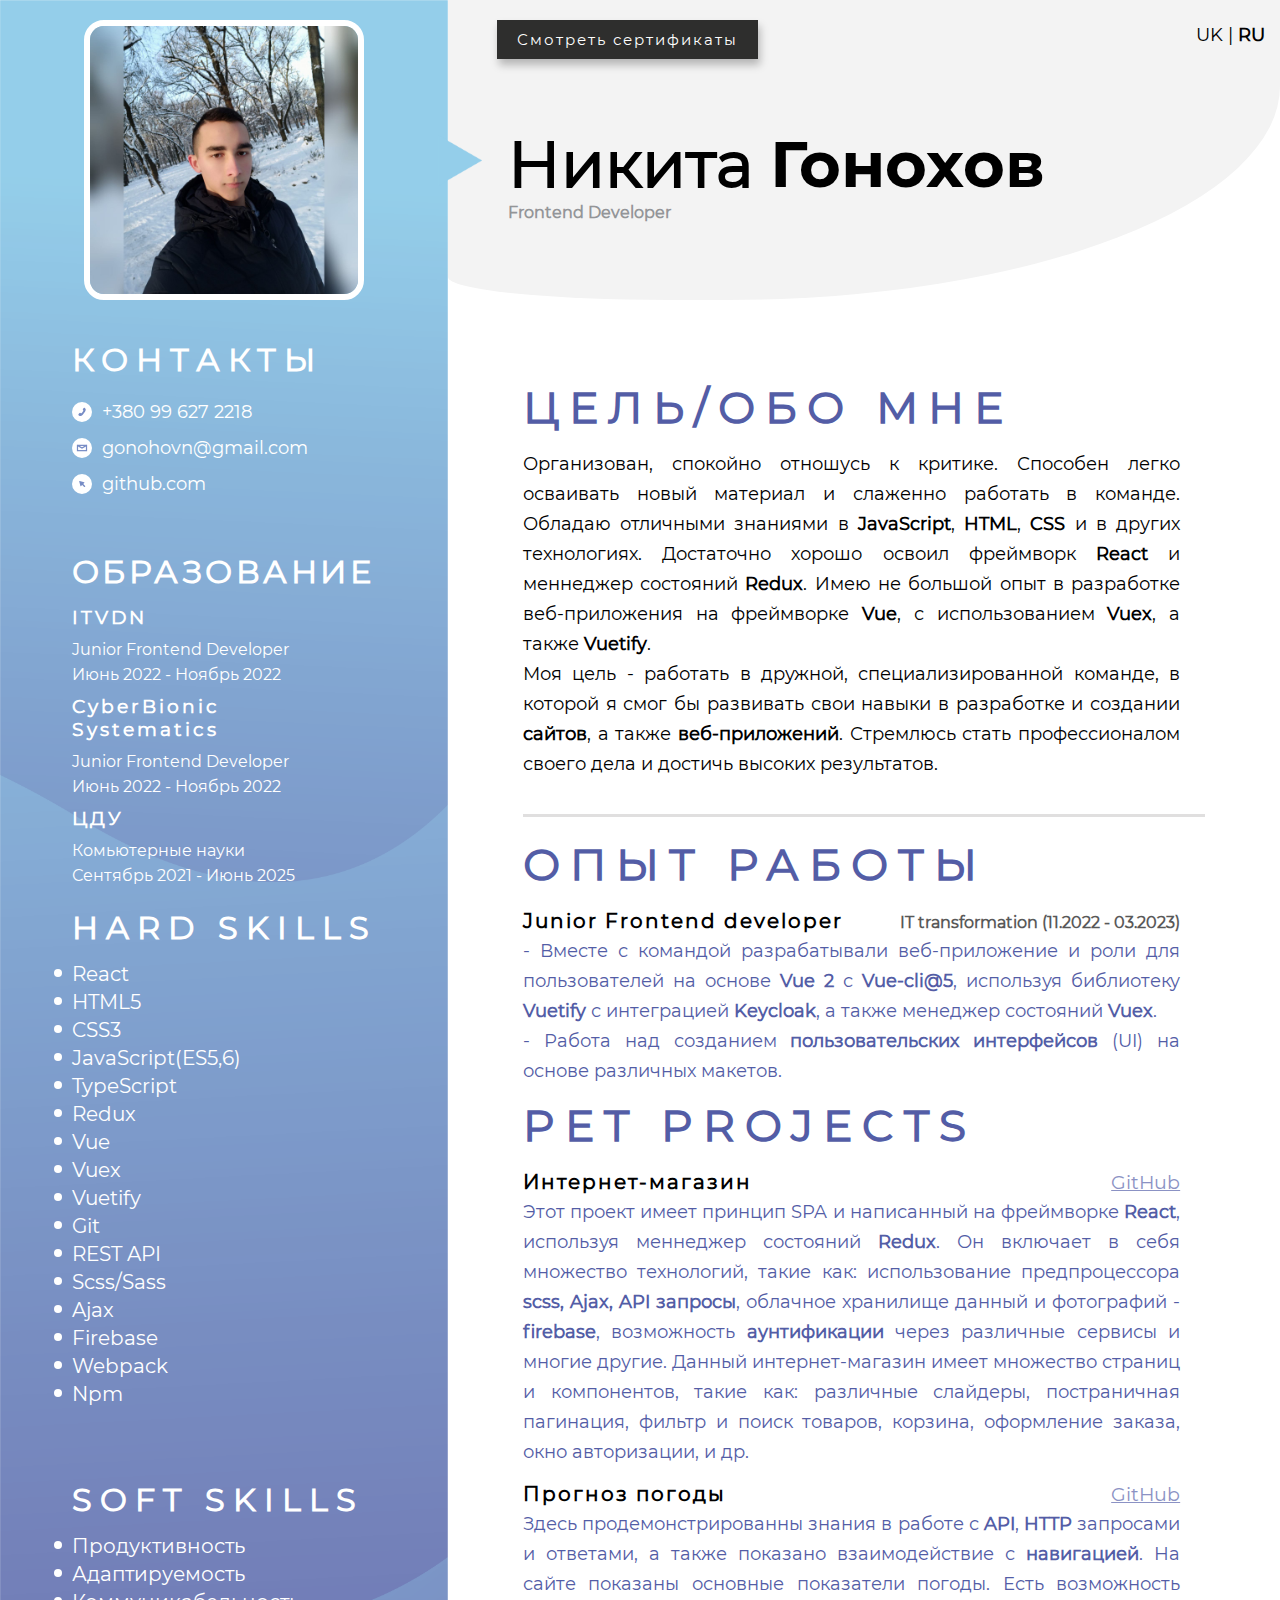
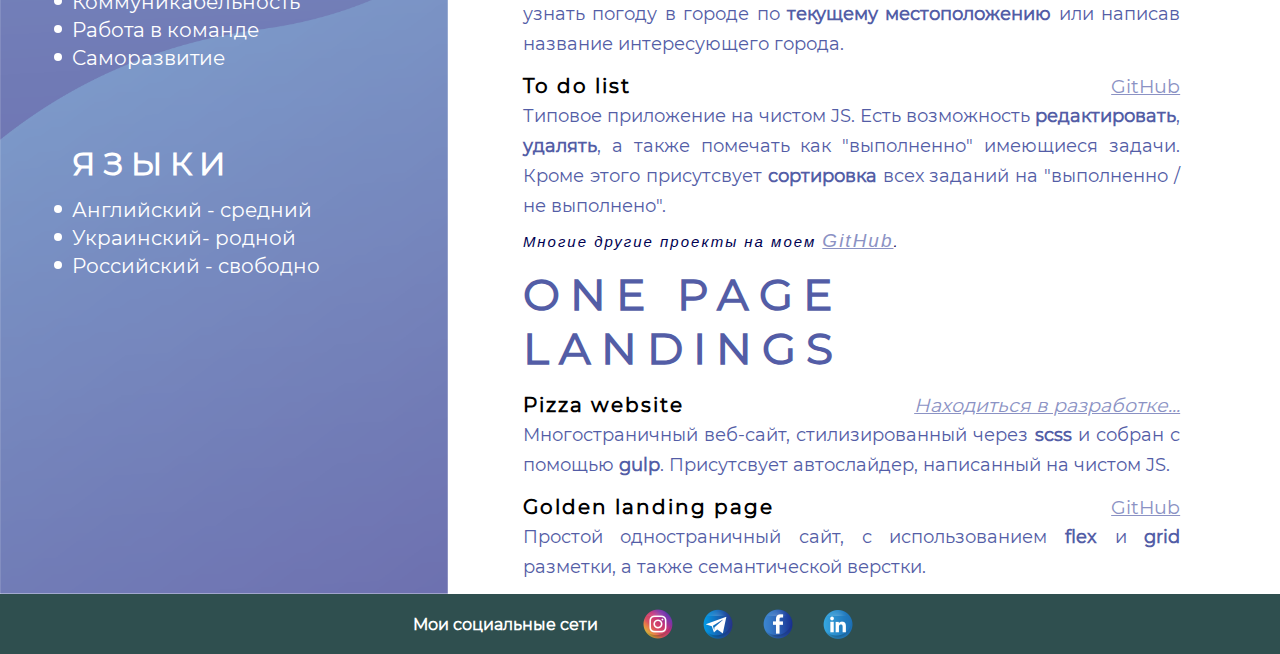
==== commit 35dafb26: "edit text" ====
--- a/languages/indexRU.html
+++ b/languages/indexRU.html
@@ -136,14 +136,13 @@
                 <div class="experience-company">
                     <div class="info-block">
                         <h3 class="subtitle">Junior Frontend developer</h3>
-                        <span class="date">Ноябрь 2022 - Март 2023</span>
+                        <span class="date">IT transformation (11.2022 - 03.2023)</span>
                     </div>
                     <p class="description">
-                        Групповая работа направленная на разработку веб-приложения и ролей для пользователей на основе
-                        <b>Vue 2</b> с
-                        <b>Vue-cli@5</b>, используя библиотеку <b>Vuetify</b> с интеграцией <b>Keycloak</b>, а также
-                        меннеджер состояний <b>Vuex</b>. Кроме этого работали над созданием <b>пользовательских
-                            интерфейсов</b> (UI) на основе различных макетов.
+                        - Вместе с командой разрабатывали веб-приложение и роли для пользователей на основе <b>Vue 2</b> с
+                        <b>Vue-cli@5</b>, используя библиотеку <b>Vuetify</b> с интеграцией <b>Keycloak</b>, а
+                        также менеджер состояний <b>Vuex</b>. </br>
+                        - Работа над созданием <b>пользовательских интерфейсов</b> (UI) на основе различных макетов.
                     </p>
                 </div>
 
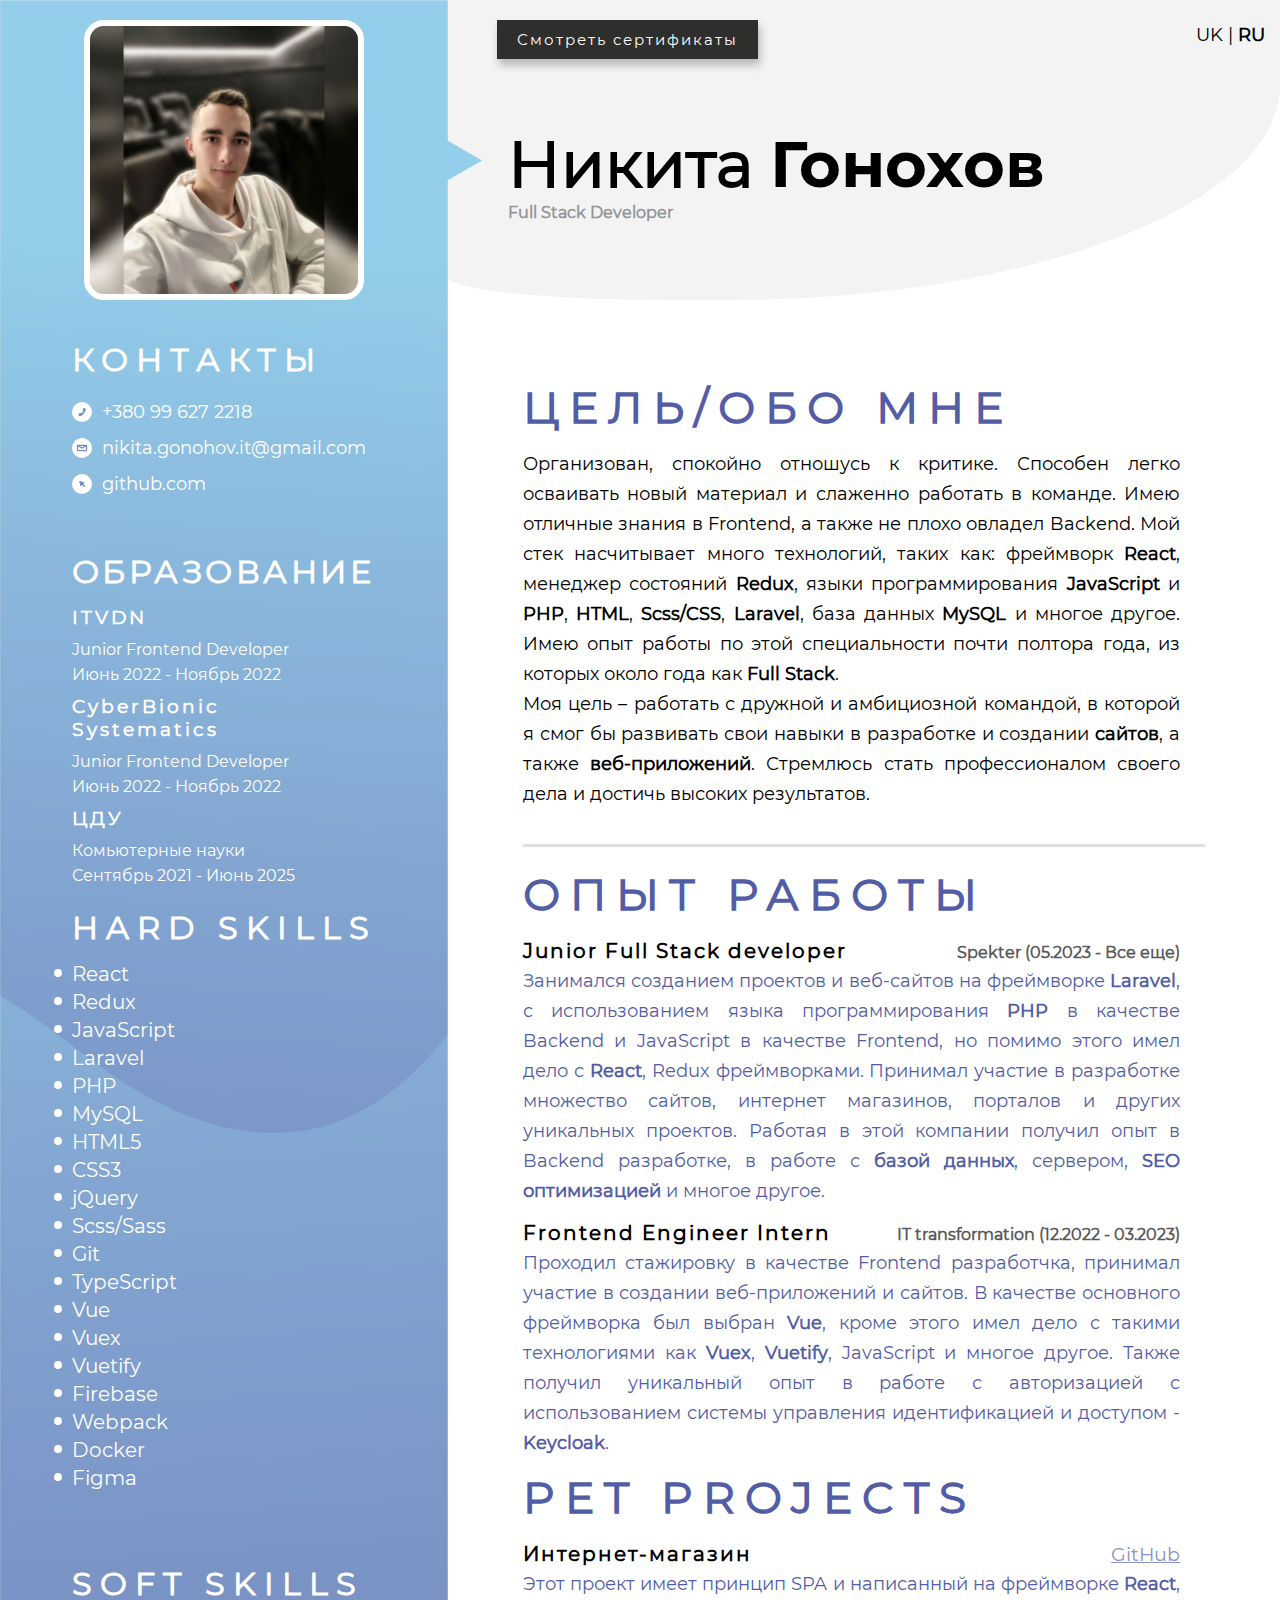
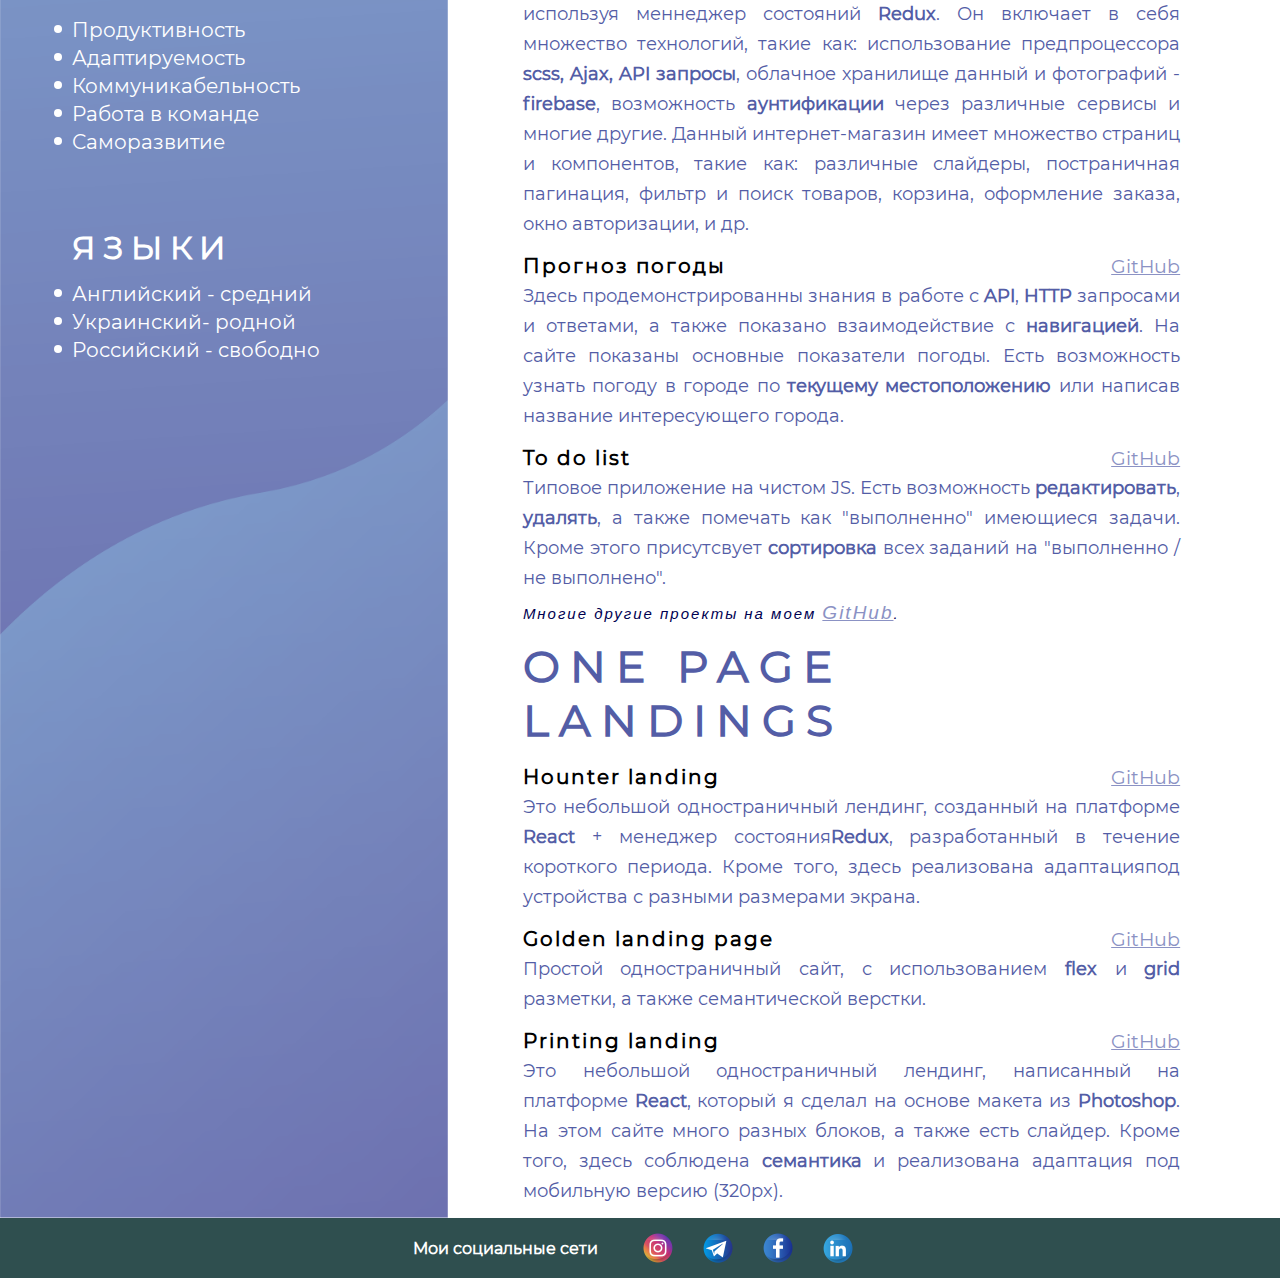
==== commit 083403d7: "update resume" ====
--- a/languages/indexRU.html
+++ b/languages/indexRU.html
@@ -34,9 +34,9 @@
                         <img src="../images/telephone.svg" alt="image">
                         <span>+380 99 627 2218</span>
                     </a>
-                    <a href="mailto:gonohovn@gmail.com" class="contacts-item">
+                    <a href="mailto:nikita.gonohov.it@gmail.com" class="contacts-item">
                         <img src="../images/mail.svg" alt="image">
-                        <span>gonohovn@gmail.com</span>
+                        <span>nikita.gonohov.it@gmail.com</span>
                     </a>
                     <a href="https://github.com/g-nik1ta" class="contacts-item" target="_blank">
                         <img src="../images/site.svg" alt="image">
@@ -68,21 +68,27 @@
                 <div class="hard-skills box-info">
                     <h1 class="title">Hard skills</h1>
                     <p> React </p>
+                    <p> Redux </p>
+                    <p> JavaScript </p>
+                    <p> Laravel </p>
+                    <p> PHP </p>
+                    <p> MySQL </p>
                     <p> HTML5 </p>
                     <p> CSS3 </p>
-                    <p> JavaScript(ES5,6) </p>
+                    <p> jQuery </p>
+                    <p> Scss/Sass </p>
+                    <p> Git </p>
                     <p> TypeScript </p>
-                    <p> Redux </p>
                     <p> Vue </p>
                     <p> Vuex </p>
                     <p> Vuetify </p>
-                    <p> Git </p>
-                    <p> REST API </p>
-                    <p> Scss/Sass </p>
-                    <p> Ajax </p>
+                    <!-- <p> REST API </p> -->
+                    <!-- <p> Ajax </p> -->
                     <p> Firebase </p>
                     <p> Webpack </p>
-                    <p> Npm </p>
+                    <p> Docker </p>
+                    <p> Figma </p>
+                    <!-- <p> Npm </p> -->
                 </div>
                 <div class="soft-skills box-info">
                     <h1 class="title">Soft Skills</h1>
@@ -109,7 +115,7 @@
                 <img src="../images/triangle.png" alt="image">
                 <div class="name-block">
                     <h1 class="name">Никита <span>Гонохов</span></h1>
-                    <p class="job-title">Frontend Developer</p>
+                    <p class="job-title">Full Stack Developer</p>
                 </div>
 
             </div>
@@ -118,13 +124,15 @@
                 <p>
                     Организован, спокойно отношусь к критике. Способен легко осваивать новый материал и слаженно
                     работать в команде.
-                    Обладаю отличными знаниями в <b>JavaScript</b>, <b>HTML</b>, <b>CSS</b> и в других
-                    технологиях. Достаточно хорошо освоил фреймворк <b>React</b> и меннеджер состояний
-                    <b>Redux</b>. Имею не большой опыт в разработке веб-приложения на фреймворке <b>Vue</b>,
-                    с использованием <b>Vuex</b>, а также <b>Vuetify</b>. <br /> Моя цель - работать в дружной,
-                    специализированной команде, в которой я смог бы развивать свои навыки в
-                    разработке и создании <b>сайтов</b>, а также <b>веб-приложений</b>. Стремлюсь стать профессионалом
-                    своего дела и достичь высоких результатов.
+                    Имею отличные знания в Frontend, а также не плохо овладел Backend. Мой стек насчитывает много
+                    технологий, таких как: фреймворк <b>React</b>, менеджер состояний <b>Redux</b>, языки
+                    программирования <b>JavaScript</b> и <b>PHP</b>, <b>HTML</b>, <b>Scss/CSS</b>, <b>Laravel</b>, база
+                    данных <b>MySQL</b> и многое другое.
+                    Имею опыт работы по этой специальности почти полтора года, из которых около года как <b>Full
+                        Stack</b>.
+                    <br /> Моя цель – работать с дружной и амбициозной командой, в которой я смог бы развивать свои
+                    навыки в разработке и создании <b>сайтов</b>, а также <b>веб-приложений</b>. Стремлюсь стать
+                    профессионалом своего дела и достичь высоких результатов.
                 </p>
             </div>
 
@@ -135,14 +143,30 @@
 
                 <div class="experience-company">
                     <div class="info-block">
-                        <h3 class="subtitle">Junior Frontend developer</h3>
-                        <span class="date">IT transformation (11.2022 - 03.2023)</span>
+                        <h3 class="subtitle">Junior Full Stack developer</h3>
+                        <span class="date">Spekter (05.2023 - Все еще)</span>
                     </div>
                     <p class="description">
-                        - Вместе с командой разрабатывали веб-приложение и роли для пользователей на основе <b>Vue 2</b> с
-                        <b>Vue-cli@5</b>, используя библиотеку <b>Vuetify</b> с интеграцией <b>Keycloak</b>, а
-                        также менеджер состояний <b>Vuex</b>. </br>
-                        - Работа над созданием <b>пользовательских интерфейсов</b> (UI) на основе различных макетов.
+                        Занимался созданием проектов и веб-сайтов на фреймворке <b>Laravel</b>, с использованием языка
+                        программирования <b>PHP</b> в качестве Backend и JavaScript в качестве Frontend, но помимо этого
+                        имел дело с <b>React</b>, Redux фреймворками. Принимал участие в разработке множество сайтов,
+                        интернет магазинов, порталов и других уникальных проектов. Работая в этой компании получил опыт
+                        в Backend разработке, в работе с <b>базой данных</b>, сервером, <b>SEO оптимизацией</b> и многое
+                        другое.
+                    </p>
+                </div>
+
+                <div class="experience-company">
+                    <div class="info-block">
+                        <h3 class="subtitle">Frontend Engineer Intern</h3>
+                        <span class="date">IT transformation (12.2022 - 03.2023)</span>
+                    </div>
+                    <p class="description">
+                        Проходил стажировку в качестве Frontend разработчка, принимал участие в создании веб-приложений
+                        и сайтов. В качестве основного фреймворка был выбран <b>Vue</b>, кроме этого имел дело с такими
+                        технологиями как <b>Vuex</b>, <b>Vuetify</b>, JavaScript и многое другое. Также получил
+                        уникальный опыт в работе с авторизацией с использованием системы управления идентификацией и
+                        доступом - <b>Keycloak</b>.
                     </p>
                 </div>
 
@@ -151,7 +175,7 @@
                     <div class="experience-item">
                         <div class="info-block">
                             <h3 class="subtitle">Интернет-магазин</h3>
-                            <a href="https://github.com/g-nik1ta/react-web-shop" target="_blank">GitHub</a>
+                            <a href="https://g-nik1ta.github.io/react-web-shop" target="_blank">GitHub</a>
                         </div>
                         <p class="description">
                             Этот проект имеет принцип SPA и написанный на фреймворке <b>React</b>, используя меннеджер
@@ -167,7 +191,7 @@
                     <div class="experience-item">
                         <div class="info-block">
                             <h3 class="subtitle">Прогноз погоды</h3>
-                            <a href="https://github.com/g-nik1ta/weather-forecast-app" target="_blank">GitHub</a>
+                            <a href="https://g-nik1ta.github.io/weather-forecast-app/" target="_blank">GitHub</a>
                         </div>
                         <p class="description">
                             Здесь продемонстрированны знания в работе с <b>API</b>, <b>HTTP</b> запросами и ответами, а
@@ -177,11 +201,11 @@
                             интересующего
                             города.
                         </p>
-                    </div> 
+                    </div>
                     <div class="experience-item">
                         <div class="info-block">
                             <h3 class="subtitle">To do list</h3>
-                            <a href="https://github.com/g-nik1ta/to-do-list" target="_blank">GitHub</a>
+                            <a href="https://g-nik1ta.github.io/to-do-list/" target="_blank">GitHub</a>
                         </div>
                         <p class="description">
                             Типовое приложение на чистом JS. Есть возможность <b>редактировать</b>, <b>удалять</b>, а
@@ -197,24 +221,35 @@
                 <div class="experience-block">
                     <div class="experience-item">
                         <div class="info-block">
-                            <h3 class="subtitle">Pizza website</h3>
-                            <a href="https://github.com/g-nik1ta/pizza-website" target="_blank"><i>Находиться в разработке...</i></a>
-                        </div>
-                        <p class="description">
-                            Многостраничный веб-сайт, стилизированный через <b>scss</b> и собран с помощью
-                            <b>gulp</b>.
-                            Присутсвует автослайдер, написанный на чистом JS. 
+                            <h3 class="subtitle">Hounter landing</h3>
+                            <a href="https://g-nik1ta.github.io/hounter-landing/" target="_blank">GitHub</a>
+                        </div>
+                        <p class="description">
+                            Это небольшой одностраничный лендинг, созданный на платформе <b>React</b> + менеджер
+                            состояния<b>Redux</b>, разработанный в течение короткого периода. Кроме того, здесь
+                            реализована адаптацияпод устройства с разными размерами экрана.
                         </p>
                     </div>
                     <div class="experience-item">
                         <div class="info-block">
                             <h3 class="subtitle">Golden landing page</h3>
-                            <a href="https://github.com/g-nik1ta/golden-landing-page" target="_blank">GitHub</a>
+                            <a href="https://g-nik1ta.github.io/golden-landing-page/" target="_blank">GitHub</a>
                         </div>
                         <p class="description">
                             Простой одностраничный сайт, с использованием <b>flex</b> и <b>grid</b> разметки, а также
                             семантической
-                            верстки. 
+                            верстки.
+                        </p>
+                    </div>
+                    <div class="experience-item">
+                        <div class="info-block">
+                            <h3 class="subtitle">Printing landing</h3>
+                            <a href="https://g-nik1ta.github.io/printing-landing/" target="_blank">GitHub</a>
+                        </div>
+                        <p class="description">
+                            Это небольшой одностраничный лендинг, написанный на платформе <b>React</b>, который я сделал на
+                            основе макета из <b>Photoshop</b>. На этом сайте много разных блоков, а также есть слайдер. Кроме
+                            того, здесь соблюдена <b>семантика</b> и реализована адаптация под мобильную версию (320px).
                         </p>
                     </div>
                 </div>
